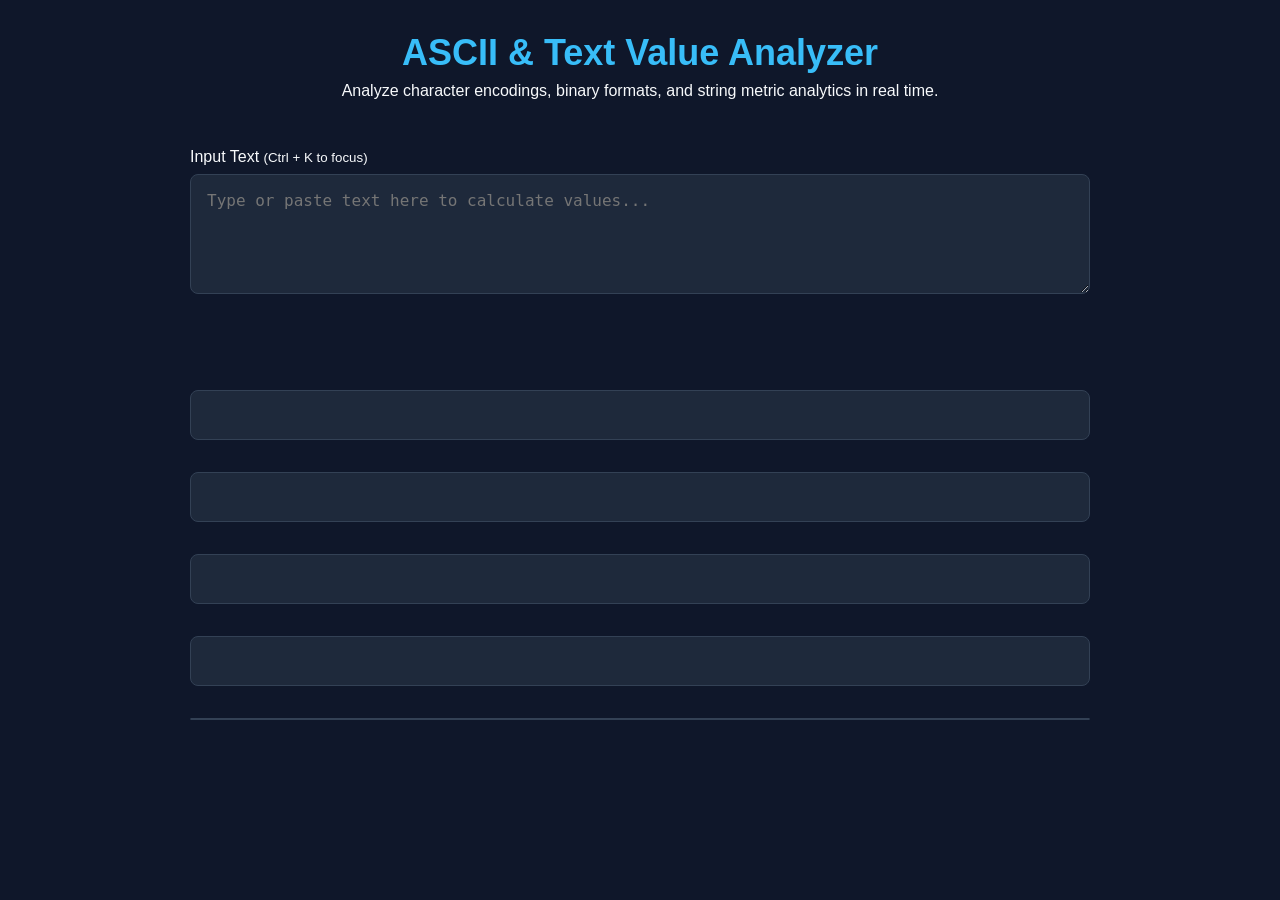
==== index.html @ 0f62eb9b "update index.html skeleton with explicit semantic section structures" ====
<!DOCTYPE html>
<html lang="en">
<head>
  <meta charset="UTF-8">
  <meta name="viewport" content="width=device-width, initial-scale=1.0">
  <title>ASCII & Unicode Value Calculator</title>
  <link rel="stylesheet" href="styles.css">
  <link rel="stylesheet" href="css/metrics.css">
  <link rel="stylesheet" href="css/table.css">
  <link rel="stylesheet" href="css/frequency.css">
  <link rel="stylesheet" href="css/buttons.css">
  <link rel="stylesheet" href="css/history.css">
  <link rel="stylesheet" href="css/themes.css">
  <link rel="stylesheet" href="css/binaryView.css">
  <link rel="stylesheet" href="css/bitwise.css">
  <link rel="stylesheet" href="css/hashView.css">
  <link rel="stylesheet" href="css/performance.css">
  <link rel="stylesheet" href="css/samples.css">
  <link rel="stylesheet" href="css/matrix.css">
</head>
<body>
  <div id="theme-container"></div>
  <div id="app">
    <header class="app-header">
      <h1>ASCII & Text Value Analyzer</h1>
      <p>Analyze character encodings, binary formats, and string metric analytics in real time.</p>
    </header>

    <main class="app-main">
      <!-- Preset Samples Section -->
      <section id="sample-container" class="sample-selector-box"></section>

      <!-- Main User Input Area -->
      <section class="input-section">
        <label for="text-input">Input Text <small>(Ctrl + K to focus)</small></label>
        <textarea id="text-input" placeholder="Type or paste text here to calculate values..."></textarea>
      </section>

      <!-- Execution Performance Tracker -->
      <section id="performance-container" class="perf-banner"></section>

      <!-- Query History Section -->
      <section id="history-container" class="history-panel"></section>

      <!-- Aggregate Metrics Grid Section -->
      <section id="metrics-container" class="metrics-grid"></section>

      <!-- Data Export Controls -->
      <section id="export-container" class="export-toolbar"></section>

      <!-- Bit Matrix Visualizer Section -->
      <section id="matrix-container" class="matrix-box"></section>

      <!-- Character Frequency Breakdown -->
      <section id="frequency-container" class="freq-container"></section>

      <!-- 32-Bit Hashing Output -->
      <section id="hash-container" class="hash-box"></section>

      <!-- Raw Binary Display Output -->
      <section id="binary-container" class="binary-converter-box"></section>

      <!-- Bitwise Operations Display -->
      <section id="bitwise-container" class="bitwise-box"></section>

      <!-- Detailed Encodings Data Table -->
      <section id="table-container" class="table-wrapper"></section>
    </main>
  </div>
  <script type="module" src="js/app.js"></script>
</body>
</html>
---- styles.css ----
:root {
  --bg-primary: #0f172a;
  --bg-secondary: #1e293b;
  --text-main: #f8fafc;
  --text-muted: #94a3b8;
  --accent-color: #38bdf8;
  --border-color: #334155;
  --font-family: -apple-system, BlinkMacSystemFont, 'Segoe UI', Roboto,
    sans-serif;
}

* {
  box-sizing: border-box;
  margin: 0;
  padding: 0;
}

body {
  background-color: var(--bg-primary);
  color: var(--text-main);
  font-family: var(--font-family);
  min-height: 100vh;
  padding: 2rem;
}

#app {
  max-width: 900px;
  margin: 0 auto;
}

.app-header {
  margin-bottom: 2rem;
  text-align: center;
}

.app-header h1 {
  font-size: 2.25rem;
  margin-bottom: 0.5rem;
  color: var(--accent-color);
}

.input-section {
  display: flex;
  flex-direction: column;
  gap: 0.5rem;
  margin-bottom: 2rem;
}

textarea {
  width: 100%;
  height: 120px;
  padding: 1rem;
  background-color: var(--bg-secondary);
  border: 1px solid var(--border-color);
  border-radius: 8px;
  color: var(--text-main);
  font-size: 1rem;
  resize: vertical;
}

textarea:focus {
  outline: 2px solid var(--accent-color);
}
---- css/metrics.css ----
.metrics-grid {
  display: grid;
  grid-template-columns: repeat(auto-fit, minmax(160px, 1fr));
  gap: 1rem;
  margin-bottom: 2rem;
}

.metric-card {
  background-color: var(--bg-secondary);
  border: 1px solid var(--border-color);
  border-radius: 8px;
  padding: 1.25rem;
  display: flex;
  flex-direction: column;
  gap: 0.5rem;
  transition: transform 0.2s ease, border-color 0.2s ease;
}

.metric-card:hover {
  border-color: var(--accent-color);
  transform: translateY(-2px);
}

.metric-label {
  font-size: 0.85rem;
  color: var(--text-muted);
  text-transform: uppercase;
  letter-spacing: 0.05em;
}

.metric-value {
  font-size: 1.5rem;
  font-weight: 700;
  color: var(--text-main);
}
---- css/table.css ----
.table-wrapper {
  width: 100%;
  overflow-x: auto;
  background-color: var(--bg-secondary);
  border: 1px solid var(--border-color);
  border-radius: 8px;
  margin-bottom: 2rem;
}

.data-table {
  width: 100%;
  border-collapse: collapse;
  text-align: left;
  font-family: monospace;
  font-size: 0.9rem;
}

.data-table th {
  background-color: rgba(255, 255, 255, 0.03);
  color: var(--accent-color);
  padding: 0.75rem 1rem;
  border-bottom: 1px solid var(--border-color);
}

.data-table td {
  padding: 0.75rem 1rem;
  border-bottom: 1px solid var(--border-color);
  color: var(--text-main);
}

.data-table tr:last-child td {
  border-bottom: none;
}

.data-table tr:hover {
  background-color: rgba(255, 255, 255, 0.02);
}

.char-cell {
  font-weight: bold;
  color: #f59e0b;
}

.empty-state {
  text-align: center;
  color: var(--text-muted);
  padding: 2rem;
}
---- css/frequency.css ----
.freq-container {
  background-color: var(--bg-secondary);
  border: 1px solid var(--border-color);
  border-radius: 8px;
  padding: 1.5rem;
  margin-bottom: 2rem;
}

.section-title {
  font-size: 1.1rem;
  margin-bottom: 1rem;
  color: var(--accent-color);
}

.freq-list {
  display: flex;
  flex-direction: column;
  gap: 0.8rem;
}

.freq-header {
  display: flex;
  justify-content: space-between;
  font-size: 0.85rem;
  margin-bottom: 0.25rem;
}

.freq-char {
  font-family: monospace;
  font-weight: bold;
}

.freq-count {
  color: var(--text-muted);
}

.freq-bar-bg {
  width: 100%;
  height: 8px;
  background-color: var(--bg-primary);
  border-radius: 4px;
  overflow: hidden;
}

.freq-bar-fill {
  height: 100%;
  background-color: var(--accent-color);
  border-radius: 4px;
  transition: width 0.3s ease;
}
---- css/buttons.css ----
.btn {
  padding: 0.6rem 1.2rem;
  border-radius: 6px;
  font-size: 0.9rem;
  font-weight: 600;
  cursor: pointer;
  border: 1px solid transparent;
  transition: all 0.2s ease;
  display: inline-flex;
  align-items: center;
  gap: 0.5rem;
}

.btn-primary {
  background-color: var(--accent-color);
  color: var(--bg-primary);
}

.btn-primary:hover {
  filter: brightness(1.1);
}

.btn-secondary {
  background-color: var(--bg-secondary);
  color: var(--text-main);
  border-color: var(--border-color);
}

.btn-secondary:hover {
  border-color: var(--accent-color);
  color: var(--accent-color);
}

.export-toolbar {
  display: flex;
  gap: 1rem;
  margin-bottom: 1.5rem;
}
---- css/history.css ----
.history-panel {
  display: flex;
  align-items: center;
  gap: 1rem;
  margin-bottom: 1.5rem;
  flex-wrap: wrap;
}

.history-title {
  font-size: 0.85rem;
  color: var(--text-muted);
}

.history-chips {
  display: flex;
  gap: 0.5rem;
  flex-wrap: wrap;
}

.history-item-btn {
  background-color: var(--bg-secondary);
  border: 1px solid var(--border-color);
  color: var(--text-main);
  padding: 0.3rem 0.75rem;
  border-radius: 15px;
  font-size: 0.8rem;
  cursor: pointer;
  transition: all 0.2s ease;
}

.history-item-btn:hover {
  border-color: var(--accent-color);
  color: var(--accent-color);
}
---- css/themes.css ----
[data-theme='light'] {
  --bg-primary: #f8fafc;
  --bg-secondary: #ffffff;
  --text-main: #0f172a;
  --text-muted: #64748b;
  --accent-color: #0284c7;
  --border-color: #e2e8f0;
}

.theme-toggle-btn {
  position: absolute;
  top: 1.5rem;
  right: 1.5rem;
  background: transparent;
  border: 1px solid var(--border-color);
  color: var(--text-main);
  padding: 0.5rem;
  border-radius: 50%;
  cursor: pointer;
  width: 40px;
  height: 40px;
  display: flex;
  align-items: center;
  justify-content: center;
}
---- css/binaryView.css ----
.binary-converter-box {
  background-color: var(--bg-secondary);
  border: 1px solid var(--border-color);
  border-radius: 8px;
  padding: 1.5rem;
  margin-bottom: 2rem;
}

.binary-display {
  font-family: monospace;
  background-color: var(--bg-primary);
  padding: 1rem;
  border-radius: 6px;
  border: 1px solid var(--border-color);
  color: #10b981;
  word-break: break-all;
  max-height: 150px;
  overflow-y: auto;
  font-size: 0.9rem;
}
---- css/bitwise.css ----
.bitwise-box {
  background-color: var(--bg-secondary);
  border: 1px solid var(--border-color);
  border-radius: 8px;
  padding: 1.5rem;
  margin-bottom: 2rem;
}

.bitwise-grid {
  display: grid;
  grid-template-columns: repeat(auto-fit, minmax(200px, 1fr));
  gap: 1rem;
}

.bitwise-item {
  background-color: var(--bg-primary);
  padding: 0.75rem 1rem;
  border-radius: 6px;
  border: 1px solid var(--border-color);
  display: flex;
  justify-content: space-between;
  font-size: 0.85rem;
}

.bitwise-item strong {
  color: var(--accent-color);
  font-family: monospace;
}
---- css/performance.css ----
.perf-banner {
  text-align: right;
  font-size: 0.75rem;
  color: var(--text-muted);
  margin-top: -1rem;
  margin-bottom: 1.5rem;
}

.perf-banner strong {
  color: var(--accent-color);
}
---- css/samples.css ----
.sample-selector-box {
  display: flex;
  align-items: center;
  gap: 1rem;
  margin-bottom: 1rem;
  flex-wrap: wrap;
}

.sample-label {
  font-size: 0.85rem;
  color: var(--text-muted);
}

.sample-buttons {
  display: flex;
  gap: 0.5rem;
  flex-wrap: wrap;
}

.btn-sm {
  padding: 0.3rem 0.6rem;
  font-size: 0.8rem;
}
---- css/matrix.css ----
.matrix-box {
  background-color: var(--bg-secondary);
  border: 1px solid var(--border-color);
  border-radius: 8px;
  padding: 1.5rem;
  margin-bottom: 2rem;
}

.matrix-grid {
  display: grid;
  grid-template-columns: repeat(auto-fill, minmax(110px, 1fr));
  gap: 0.75rem;
}

.matrix-card {
  background-color: var(--bg-primary);
  border: 1px solid var(--border-color);
  border-radius: 6px;
  padding: 0.75rem 0.5rem;
  text-align: center;
}

.matrix-char {
  font-weight: bold;
  font-size: 1.1rem;
  color: var(--accent-color);
  margin-bottom: 0.5rem;
}

.matrix-bits {
  display: grid;
  grid-template-columns: repeat(4, 1fr);
  gap: 3px;
}

.bit-dot {
  font-family: monospace;
  font-size: 0.7rem;
  background-color: rgba(255, 255, 255, 0.05);
  border-radius: 2px;
  padding: 2px 0;
  color: var(--text-muted);
}

.bit-dot.bit-active {
  background-color: #10b981;
  color: #000;
  font-weight: bold;
}
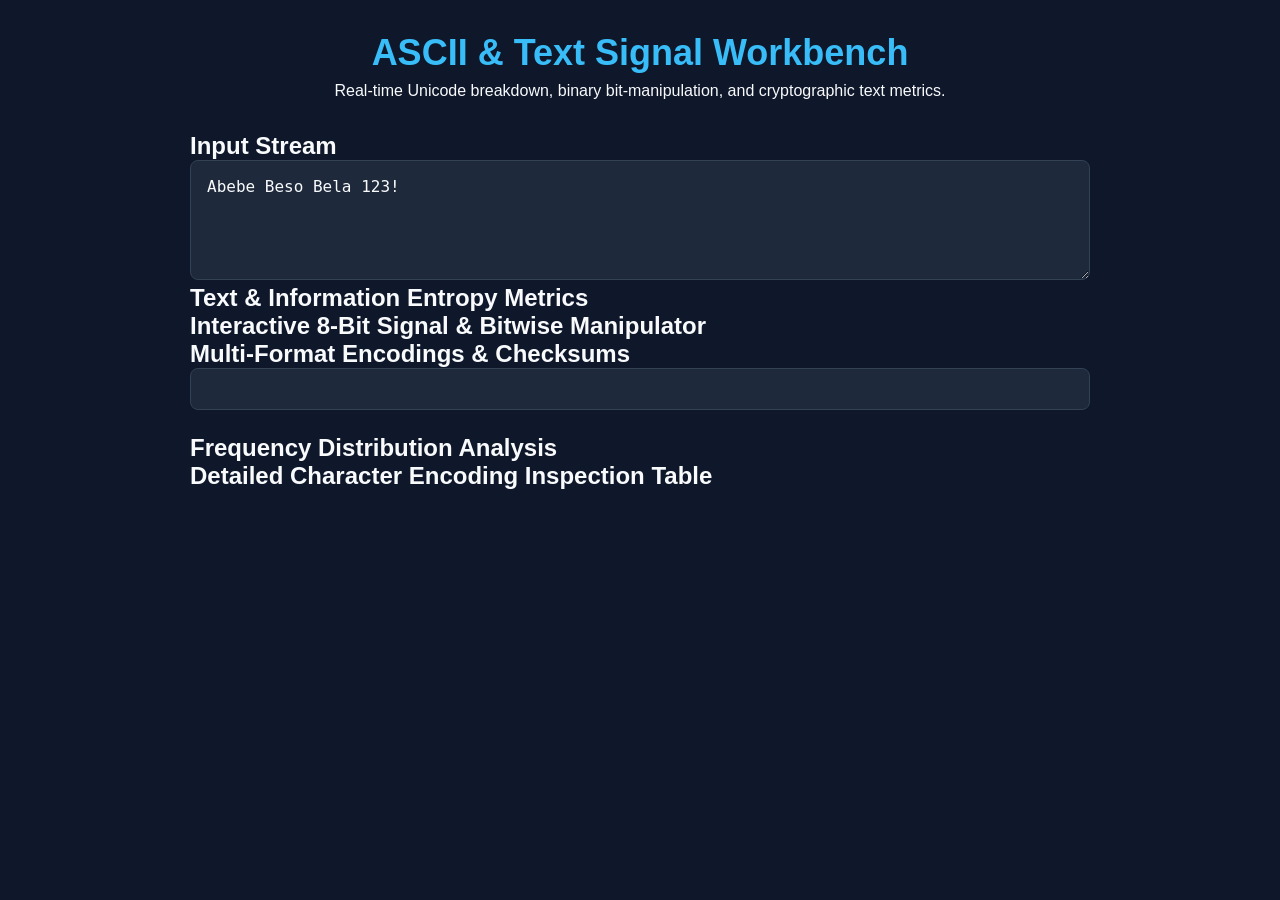
==== commit d3346726: "feat: restructure layout to multi-panel dashboard for advanced signal metrics" ====
--- a/index.html
+++ b/index.html
@@ -1,70 +1,68 @@
 <!DOCTYPE html>
-<html lang="en">
+<html lang="en" data-theme="dark">
 <head>
   <meta charset="UTF-8">
   <meta name="viewport" content="width=device-width, initial-scale=1.0">
-  <title>ASCII & Unicode Value Calculator</title>
+  <title>ASCII & Unicode Signal & Text Analysis Suite</title>
   <link rel="stylesheet" href="styles.css">
-  <link rel="stylesheet" href="css/metrics.css">
-  <link rel="stylesheet" href="css/table.css">
-  <link rel="stylesheet" href="css/frequency.css">
-  <link rel="stylesheet" href="css/buttons.css">
-  <link rel="stylesheet" href="css/history.css">
-  <link rel="stylesheet" href="css/themes.css">
-  <link rel="stylesheet" href="css/binaryView.css">
-  <link rel="stylesheet" href="css/bitwise.css">
-  <link rel="stylesheet" href="css/hashView.css">
-  <link rel="stylesheet" href="css/performance.css">
-  <link rel="stylesheet" href="css/samples.css">
   <link rel="stylesheet" href="css/matrix.css">
 </head>
 <body>
-  <div id="theme-container"></div>
-  <div id="app">
+  <div id="app" class="analyzer-layout">
+    <!-- Header Controls -->
     <header class="app-header">
-      <h1>ASCII & Text Value Analyzer</h1>
-      <p>Analyze character encodings, binary formats, and string metric analytics in real time.</p>
+      <div class="brand">
+        <h1>ASCII & Text Signal Workbench</h1>
+        <p>Real-time Unicode breakdown, binary bit-manipulation, and cryptographic text metrics.</p>
+      </div>
+      <div id="theme-container"></div>
     </header>
 
-    <main class="app-main">
-      <!-- Preset Samples Section -->
-      <section id="sample-container" class="sample-selector-box"></section>
-
-      <!-- Main User Input Area -->
-      <section class="input-section">
-        <label for="text-input">Input Text <small>(Ctrl + K to focus)</small></label>
-        <textarea id="text-input" placeholder="Type or paste text here to calculate values..."></textarea>
+    <!-- Main Grid Dashboard -->
+    <main class="dashboard-grid">
+      <!-- Section 1: Input & Toolbar Controls -->
+      <section class="panel input-panel">
+        <div class="panel-header">
+          <h2>Input Stream</h2>
+          <div id="sample-container"></div>
+        </div>
+        <textarea id="text-input" placeholder="Type or paste text here (Ctrl + K to focus)...">Abebe Beso Bela 123!</textarea>
+        <div id="performance-container"></div>
       </section>
 
-      <!-- Execution Performance Tracker -->
-      <section id="performance-container" class="perf-banner"></section>
+      <!-- Section 2: Real-time Analytics Dashboard -->
+      <section class="panel metrics-panel">
+        <h2>Text & Information Entropy Metrics</h2>
+        <div id="metrics-container" class="metrics-grid-layout"></div>
+      </section>
 
-      <!-- Query History Section -->
-      <section id="history-container" class="history-panel"></section>
+      <!-- Section 3: Bit Matrix Visualizer & Interactive Bit Flipping -->
+      <section class="panel matrix-panel">
+        <h2>Interactive 8-Bit Signal & Bitwise Manipulator</h2>
+        <div id="matrix-container"></div>
+      </section>
 
-      <!-- Aggregate Metrics Grid Section -->
-      <section id="metrics-container" class="metrics-grid"></section>
+      <!-- Section 4: Multi-Encoding Output Matrix -->
+      <section class="panel encodings-panel">
+        <h2>Multi-Format Encodings & Checksums</h2>
+        <div id="binary-container" class="encoding-grid"></div>
+        <div id="hash-container" class="hash-grid"></div>
+      </section>
 
-      <!-- Data Export Controls -->
-      <section id="export-container" class="export-toolbar"></section>
+      <!-- Section 5: Character Frequency & Visual Chart -->
+      <section class="panel frequency-panel">
+        <h2>Frequency Distribution Analysis</h2>
+        <div id="frequency-container"></div>
+      </section>
 
-      <!-- Bit Matrix Visualizer Section -->
-      <section id="matrix-container" class="matrix-box"></section>
-
-      <!-- Character Frequency Breakdown -->
-      <section id="frequency-container" class="freq-container"></section>
-
-      <!-- 32-Bit Hashing Output -->
-      <section id="hash-container" class="hash-box"></section>
-
-      <!-- Raw Binary Display Output -->
-      <section id="binary-container" class="binary-converter-box"></section>
-
-      <!-- Bitwise Operations Display -->
-      <section id="bitwise-container" class="bitwise-box"></section>
-
-      <!-- Detailed Encodings Data Table -->
-      <section id="table-container" class="table-wrapper"></section>
+      <!-- Section 6: Comprehensive Character Breakdown Table -->
+      <section class="panel table-panel">
+        <div class="panel-header">
+          <h2>Detailed Character Encoding Inspection Table</h2>
+          <div id="export-container"></div>
+        </div>
+        <div id="table-container" class="table-scroll-wrap"></div>
+      </section>
     </main>
   </div>
   <script type="module" src="js/app.js"></script>
--- a/css/matrix.css
+++ b/css/matrix.css
@@ -1,49 +1,54 @@
-.matrix-box {
-  background-color: var(--bg-secondary);
-  border: 1px solid var(--border-color);
+.encoding-card,
+.hash-grid,
+.freq-container {
+  background: #1e293b;
+  border: 1px solid #334155;
   border-radius: 8px;
-  padding: 1.5rem;
-  margin-bottom: 2rem;
+  padding: 1.25rem;
+  margin-bottom: 1.5rem;
+  color: #f8fafc;
 }
 
-.matrix-grid {
-  display: grid;
-  grid-template-columns: repeat(auto-fill, minmax(110px, 1fr));
-  gap: 0.75rem;
+code {
+  font-family: 'Fira Code', monospace;
+  color: #38bdf8;
+  word-break: break-all;
 }
 
-.matrix-card {
-  background-color: var(--bg-primary);
-  border: 1px solid var(--border-color);
-  border-radius: 6px;
-  padding: 0.75rem 0.5rem;
-  text-align: center;
+.chart-bars {
+  display: flex;
+  flex-direction: column;
+  gap: 0.5rem;
+  margin-top: 1rem;
 }
 
-.matrix-char {
-  font-weight: bold;
-  font-size: 1.1rem;
-  color: var(--accent-color);
-  margin-bottom: 0.5rem;
+.bar-row {
+  display: flex;
+  align-items: center;
+  gap: 1rem;
 }
 
-.matrix-bits {
-  display: grid;
-  grid-template-columns: repeat(4, 1fr);
-  gap: 3px;
+.bar-label {
+  width: 60px;
+  font-weight: bold;
 }
 
-.bit-dot {
-  font-family: monospace;
-  font-size: 0.7rem;
-  background-color: rgba(255, 255, 255, 0.05);
-  border-radius: 2px;
-  padding: 2px 0;
-  color: var(--text-muted);
+.bar-fill-wrap {
+  flex: 1;
+  background: #0f172a;
+  height: 12px;
+  border-radius: 6px;
+  overflow: hidden;
 }
 
-.bit-dot.bit-active {
-  background-color: #10b981;
-  color: #000;
-  font-weight: bold;
+.bar-fill {
+  background: #3b82f6;
+  height: 100%;
+  transition: width 0.2s ease-in-out;
 }
+
+.bar-val {
+  font-size: 0.85rem;
+  color: #94a3b8;
+  width: 90px;
+}
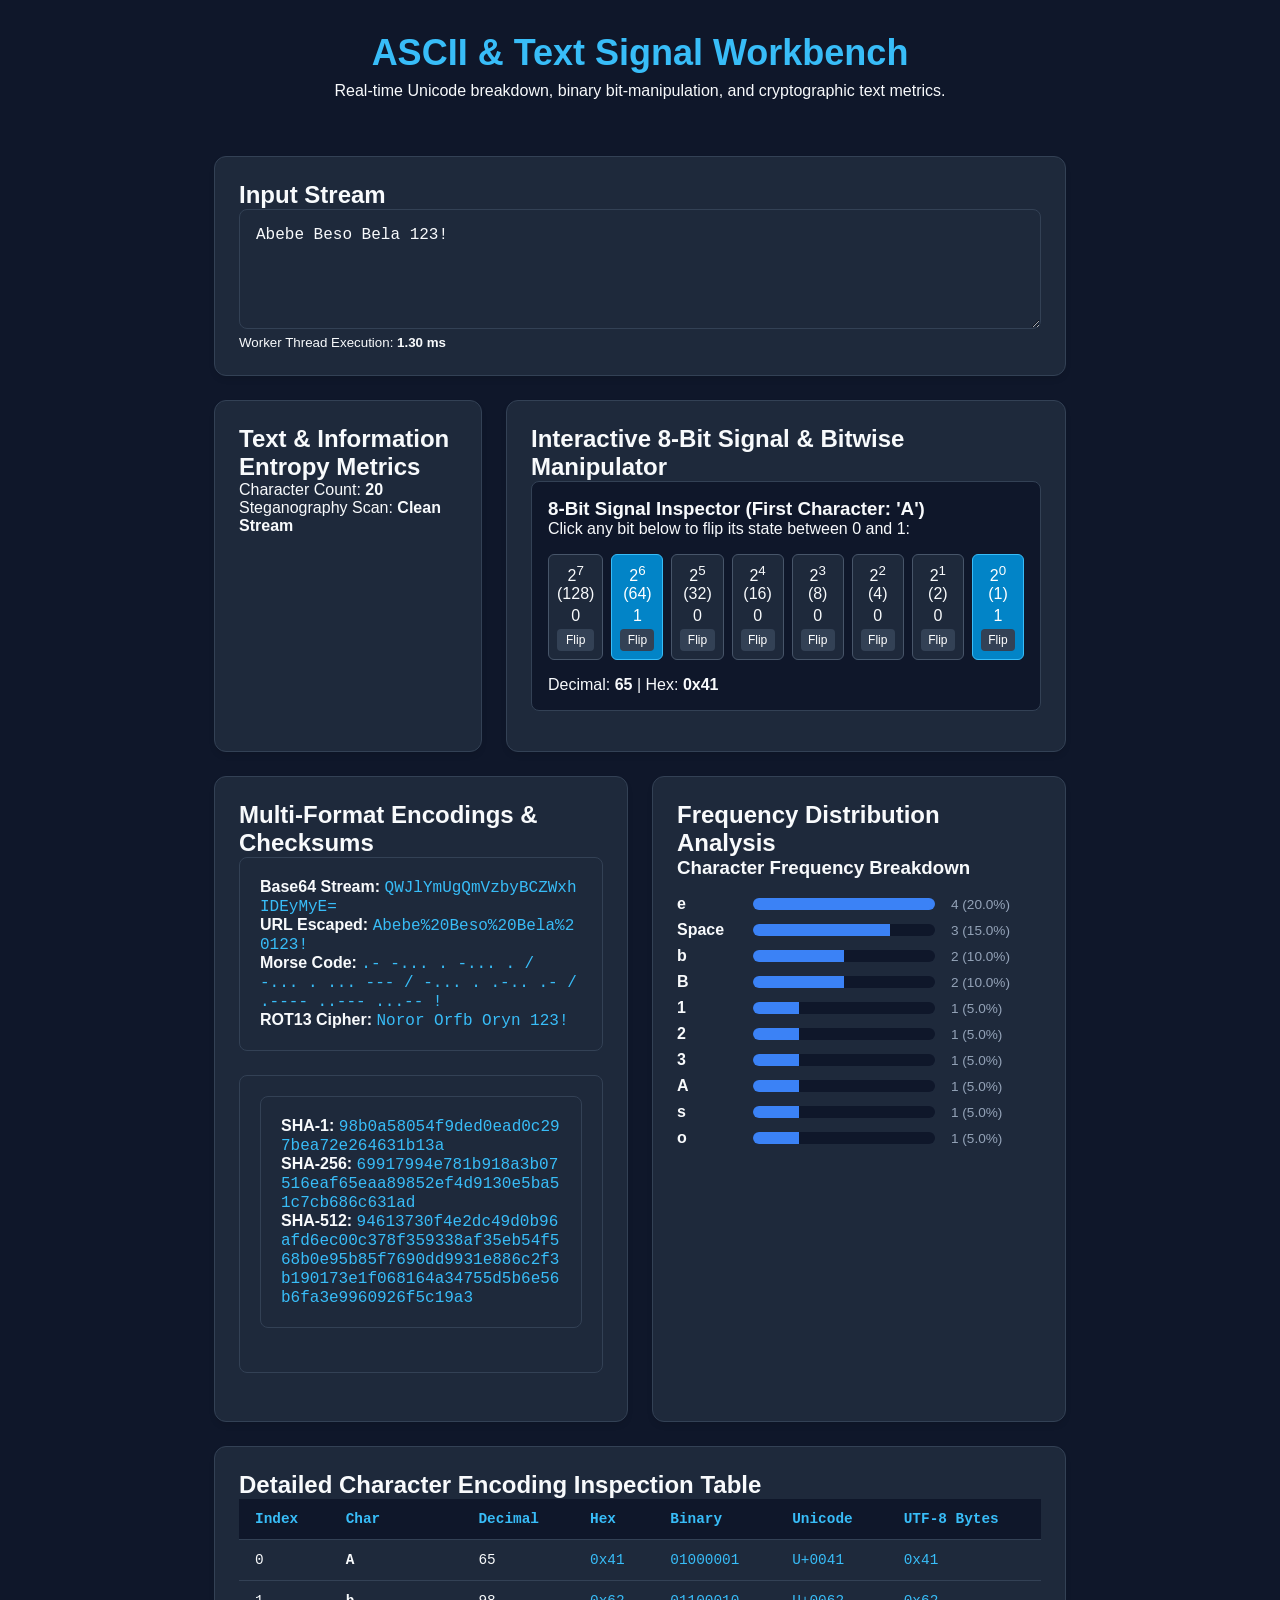
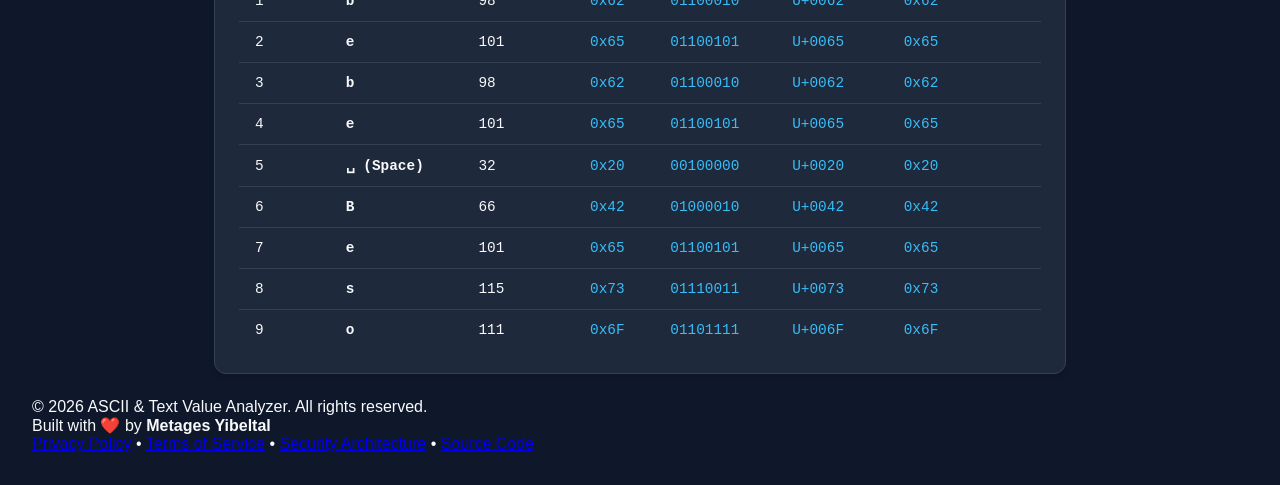
==== commit 55353e4f: "add application footer with authorship credits and legal links" ====
--- a/index.html
+++ b/index.html
@@ -65,6 +65,26 @@
       </section>
     </main>
   </div>
+  <footer class="app-footer">
+    <div class="footer-container">
+      <div class="footer-brand">
+        <p>&copy; 2026 ASCII & Text Value Analyzer. All rights reserved.</p>
+        <p class="credits">Built with <span class="heart">❤️</span> by <strong>Metages Yibeltal</strong></p>
+      </div>
+
+      <nav class="footer-links" aria-label="Legal and Formal Links">
+        <a href="#privacy" onclick="alert('Privacy Policy: Local processing only. No text data is uploaded to remote servers.')">Privacy Policy</a>
+        <span class="divider">•</span>
+        <a href="#terms" onclick="alert('Terms of Service: Provided as-is for educational and development utility purposes.')">Terms of Service</a>
+        <span class="divider">•</span>
+        <a href="#security" onclick="alert('Security: Web Worker thread sandboxing & Web Crypto API client-side hashing.')">Security Architecture</a>
+        <span class="divider">•</span>
+        <a href="https://github.com/Yetemare-Yibeltal/Aski-Value-calculator-App" target="_blank" rel="noopener noreferrer">Source Code</a>
+      </nav>
+    </div>
+  </footer>
   <script type="module" src="js/app.js"></script>
+
+
 </body>
 </html>
--- a/css/matrix.css
+++ b/css/matrix.css
@@ -52,3 +52,123 @@
   color: #94a3b8;
   width: 90px;
 }
+.dashboard-grid {
+  display: grid;
+  grid-template-columns: repeat(12, 1fr);
+  gap: 1.5rem;
+  padding: 1.5rem;
+  max-width: 1600px;
+  margin: 0 auto;
+}
+
+.panel {
+  background: var(--bg-secondary, #1e293b);
+  border: 1px solid var(--border-color, #334155);
+  border-radius: 12px;
+  padding: 1.5rem;
+  box-shadow: 0 4px 6px -1px rgba(0, 0, 0, 0.1);
+}
+
+.input-panel {
+  grid-column: span 12;
+}
+.metrics-panel {
+  grid-column: span 4;
+}
+.matrix-panel {
+  grid-column: span 8;
+}
+.encodings-panel {
+  grid-column: span 6;
+}
+.frequency-panel {
+  grid-column: span 6;
+}
+.table-panel {
+  grid-column: span 12;
+}
+
+@media (max-width: 1024px) {
+  .metrics-panel,
+  .matrix-panel,
+  .encodings-panel,
+  .frequency-panel {
+    grid-column: span 12;
+  }
+}
+
+.table-scroll-wrap {
+  overflow-x: auto;
+  max-height: 450px;
+}
+
+.data-table {
+  width: 100%;
+  border-collapse: collapse;
+  font-family: 'Fira Code', monospace;
+  font-size: 0.9rem;
+}
+
+.data-table th,
+.data-table td {
+  padding: 0.75rem 1rem;
+  border-bottom: 1px solid #334155;
+  text-align: left;
+}
+
+.data-table th {
+  background: #0f172a;
+  color: #38bdf8;
+  position: sticky;
+  top: 0;
+}
+.bit-matrix-card {
+  background: #0f172a;
+  border: 1px solid #334155;
+  border-radius: 8px;
+  padding: 1rem;
+  margin-bottom: 1rem;
+}
+
+.bit-grid {
+  display: grid;
+  grid-template-columns: repeat(8, 1fr);
+  gap: 0.5rem;
+  margin: 1rem 0;
+}
+
+.bit-box {
+  background: #1e293b;
+  border: 1px solid #475569;
+  border-radius: 6px;
+  padding: 0.5rem;
+  text-align: center;
+  display: flex;
+  flex-direction: column;
+  gap: 0.25rem;
+}
+
+.bit-box.active {
+  border-color: #38bdf8;
+  background: #0284c7;
+  color: white;
+}
+
+.btn-flip {
+  background: #334155;
+  color: white;
+  border: none;
+  padding: 0.25rem;
+  border-radius: 4px;
+  cursor: pointer;
+  font-size: 0.75rem;
+}
+
+.btn-flip:hover {
+  background: #475569;
+}
+
+.metric-card.warning {
+  border-color: #ef4444;
+  color: #fca5a5;
+}
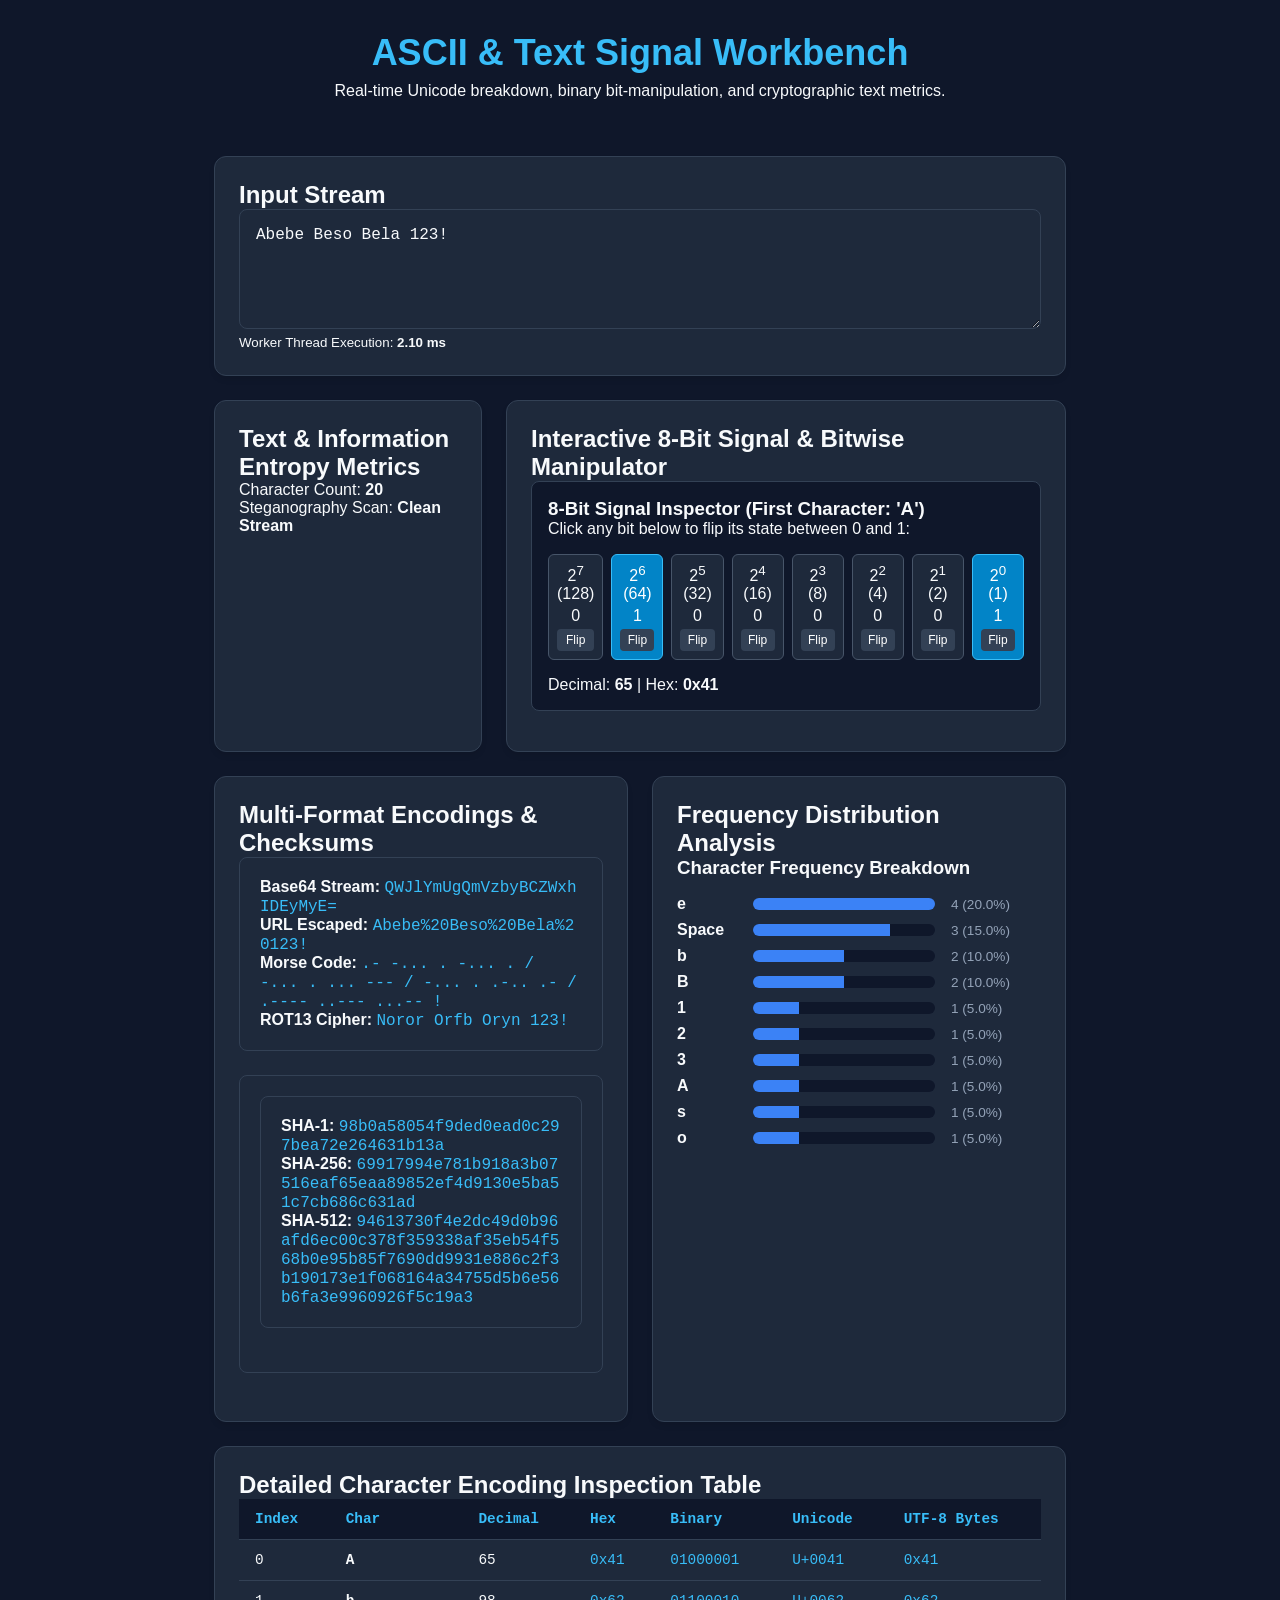
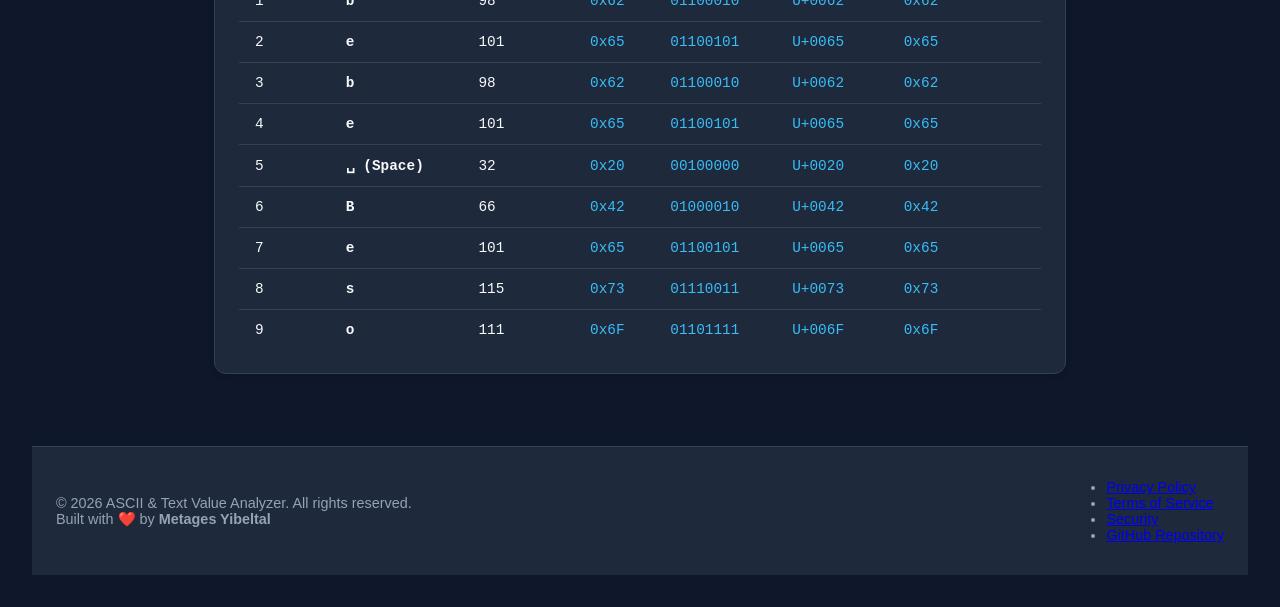
==== commit 99b703c7: "restructure footer DOM hierarchy into a two-column legal layout" ====
--- a/index.html
+++ b/index.html
@@ -65,26 +65,26 @@
       </section>
     </main>
   </div>
-  <footer class="app-footer">
+  
+  <script type="module" src="js/app.js"></script>
+
+<footer class="app-footer">
+    <div class="footer-divider"></div>
     <div class="footer-container">
-      <div class="footer-brand">
-        <p>&copy; 2026 ASCII & Text Value Analyzer. All rights reserved.</p>
-        <p class="credits">Built with <span class="heart">❤️</span> by <strong>Metages Yibeltal</strong></p>
+      <div class="footer-left">
+        <p class="copyright">&copy; 2026 ASCII & Text Value Analyzer. All rights reserved.</p>
+        <p class="authorship">Built with <span class="heart-icon">❤️</span> by <strong>Metages Yibeltal</strong></p>
       </div>
 
-      <nav class="footer-links" aria-label="Legal and Formal Links">
-        <a href="#privacy" onclick="alert('Privacy Policy: Local processing only. No text data is uploaded to remote servers.')">Privacy Policy</a>
-        <span class="divider">•</span>
-        <a href="#terms" onclick="alert('Terms of Service: Provided as-is for educational and development utility purposes.')">Terms of Service</a>
-        <span class="divider">•</span>
-        <a href="#security" onclick="alert('Security: Web Worker thread sandboxing & Web Crypto API client-side hashing.')">Security Architecture</a>
-        <span class="divider">•</span>
-        <a href="https://github.com/Yetemare-Yibeltal/Aski-Value-calculator-App" target="_blank" rel="noopener noreferrer">Source Code</a>
-      </nav>
+      <div class="footer-right">
+        <ul class="footer-nav">
+          <li><a href="#privacy" onclick="alert('Privacy Policy: All operations run locally in your browser. No data is sent to external servers.')">Privacy Policy</a></li>
+          <li><a href="#terms" onclick="alert('Terms of Service: Provided as an open-source educational utility.')">Terms of Service</a></li>
+          <li><a href="#security" onclick="alert('Security: Web Worker sandboxing with Web Crypto API client-side execution.')">Security</a></li>
+          <li><a href="https://github.com/Yetemare-Yibeltal/Aski-Value-calculator-App" target="_blank" rel="noopener noreferrer">GitHub Repository</a></li>
+        </ul>
+      </div>
     </div>
   </footer>
-  <script type="module" src="js/app.js"></script>
-
-
 </body>
 </html>
--- a/css/matrix.css
+++ b/css/matrix.css
@@ -172,3 +172,61 @@
   border-color: #ef4444;
   color: #fca5a5;
 }
+.app-footer {
+  background-color: var(--bg-secondary, #0f172a);
+  border-top: 1px solid var(--border-color, #334155);
+  color: #94a3b8;
+  padding: 2rem 1.5rem;
+  margin-top: 3rem;
+  font-size: 0.9rem;
+}
+
+.footer-container {
+  max-width: 1200px;
+  margin: 0 auto;
+  display: flex;
+  flex-direction: column;
+  align-items: center;
+  justify-content: space-between;
+  gap: 1rem;
+  text-align: center;
+}
+
+@media (min-width: 768px) {
+  .footer-container {
+    flex-direction: row;
+    text-align: left;
+  }
+}
+
+.footer-brand p {
+  margin: 0.2rem 0;
+}
+
+.credits .heart {
+  color: #ef4444;
+  display: inline-block;
+  margin: 0 2px;
+}
+
+.footer-links {
+  display: flex;
+  align-items: center;
+  flex-wrap: wrap;
+  gap: 0.5rem;
+}
+
+.footer-links a {
+  color: #38bdf8;
+  text-decoration: none;
+  transition: color 0.2s ease;
+}
+
+.footer-links a:hover {
+  color: #60a5fa;
+  text-decoration: underline;
+}
+
+.footer-links .divider {
+  color: #475569;
+}
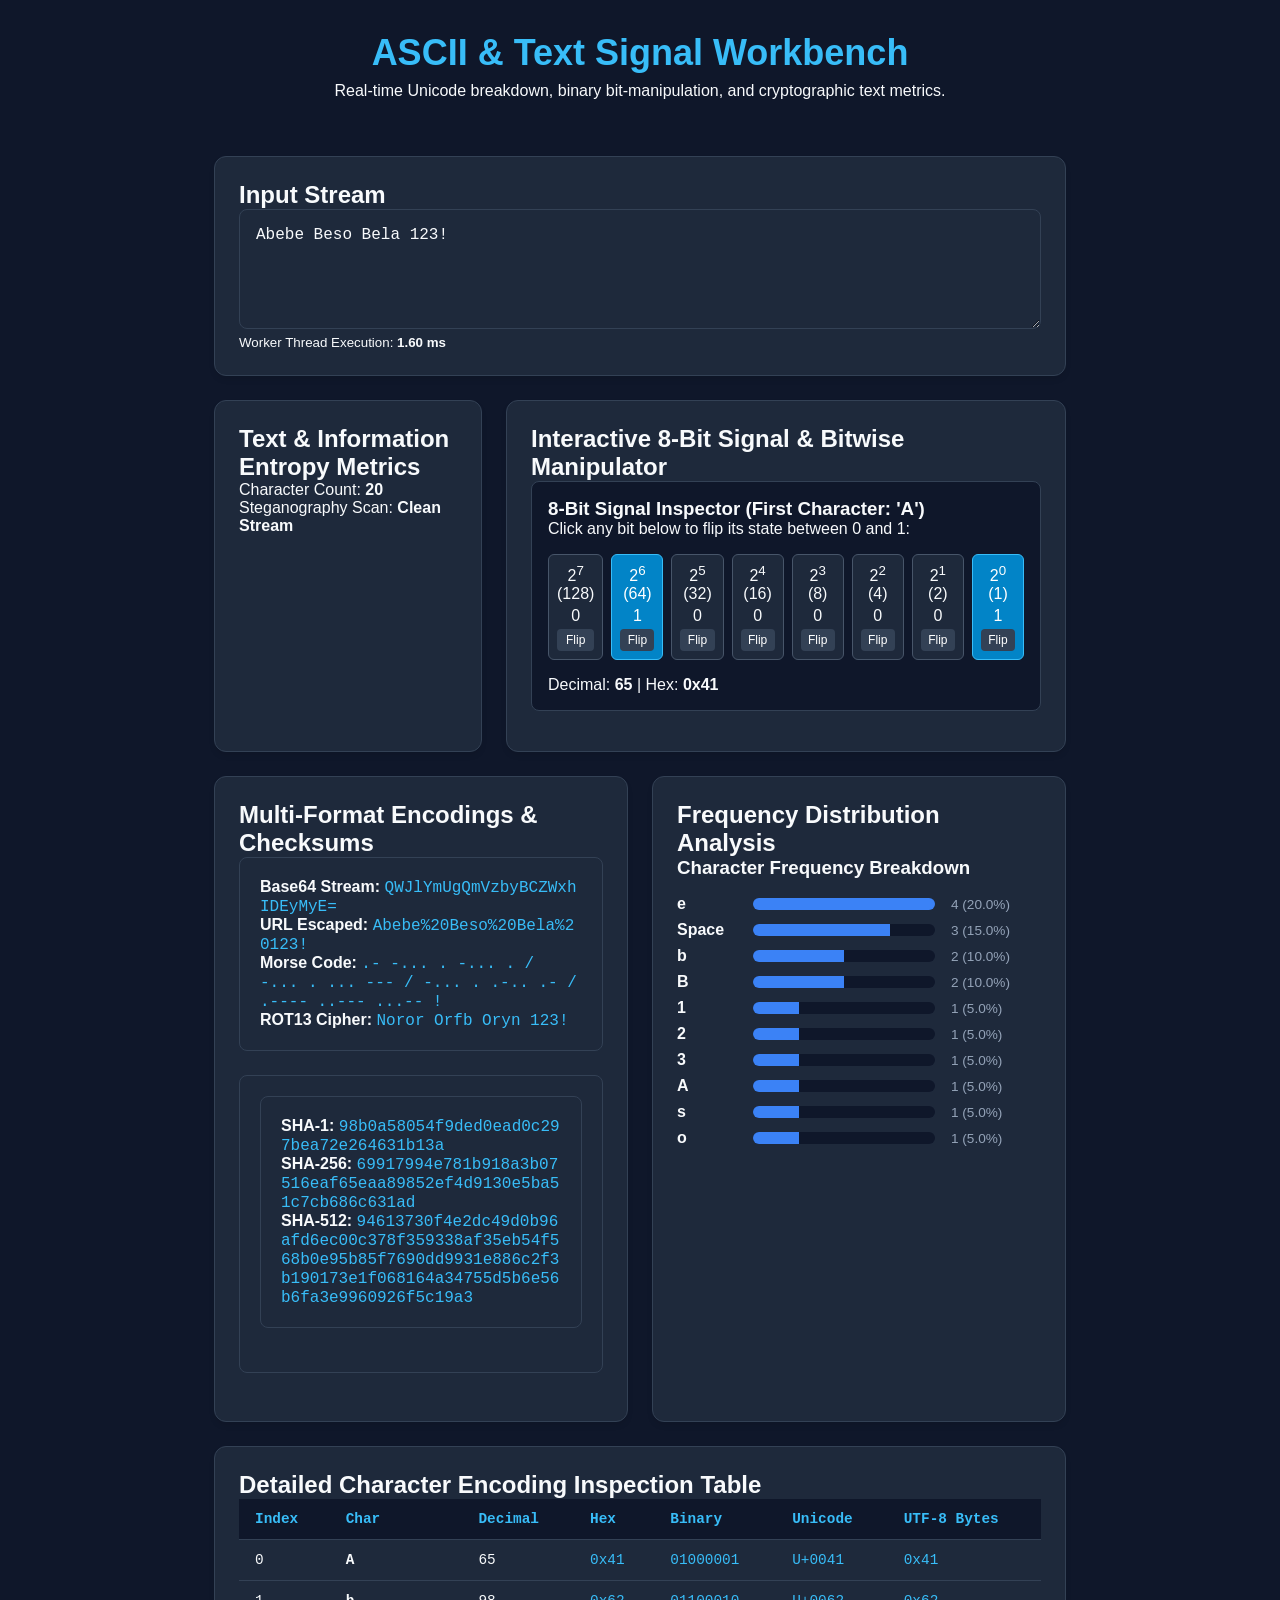
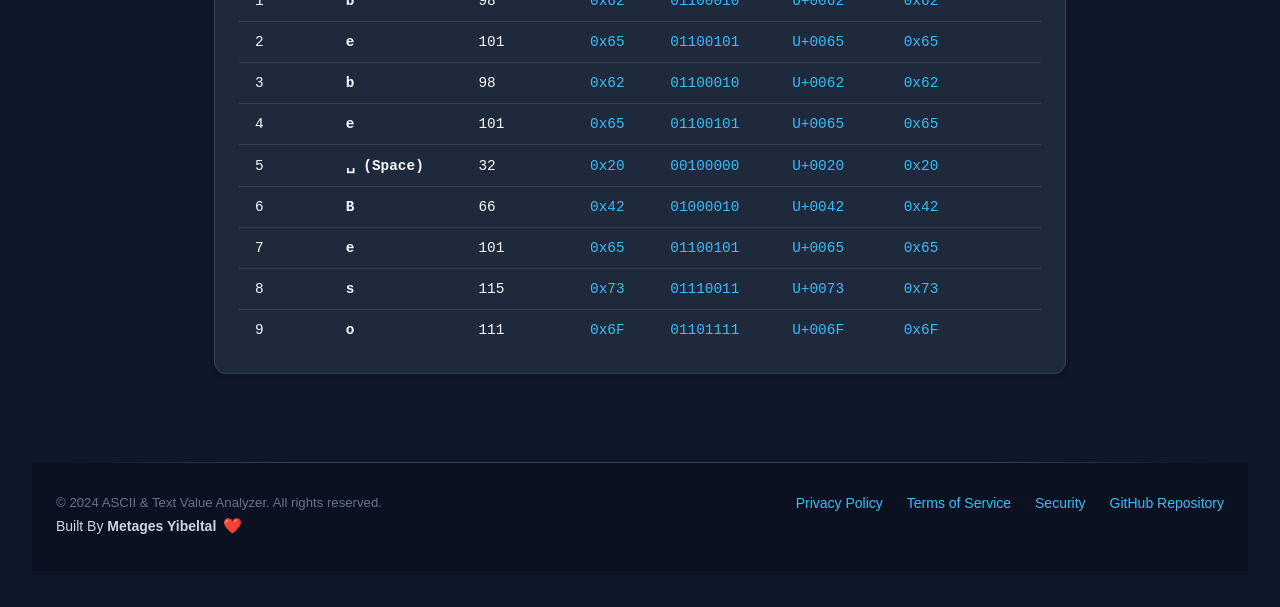
==== commit 679ead56: "update main html file" ====
--- a/index.html
+++ b/index.html
@@ -72,8 +72,8 @@
     <div class="footer-divider"></div>
     <div class="footer-container">
       <div class="footer-left">
-        <p class="copyright">&copy; 2026 ASCII & Text Value Analyzer. All rights reserved.</p>
-        <p class="authorship">Built with <span class="heart-icon">❤️</span> by <strong>Metages Yibeltal</strong></p>
+        <p class="copyright">&copy; 2024 ASCII & Text Value Analyzer. All rights reserved.</p>
+        <p class="authorship">Built By <strong>Metages Yibeltal   <span class="heart-icon">❤️</span></strong></p>
       </div>
 
       <div class="footer-right">
--- a/css/matrix.css
+++ b/css/matrix.css
@@ -172,61 +172,98 @@
   border-color: #ef4444;
   color: #fca5a5;
 }
+/* Structural Footer Layout */
 .app-footer {
-  background-color: var(--bg-secondary, #0f172a);
-  border-top: 1px solid var(--border-color, #334155);
+  width: 100%;
+  background-color: #0b1120;
   color: #94a3b8;
-  padding: 2rem 1.5rem;
-  margin-top: 3rem;
-  font-size: 0.9rem;
+  margin-top: 4rem;
+  padding: 0 1.5rem 2.5rem 1.5rem;
+  font-size: 0.875rem;
+}
+
+.footer-divider {
+  width: 100%;
+  height: 1px;
+  background: linear-gradient(
+    90deg,
+    transparent,
+    #334155 20%,
+    #334155 80%,
+    transparent
+  );
+  margin-bottom: 2rem;
 }
 
 .footer-container {
-  max-width: 1200px;
+  max-width: 1400px;
   margin: 0 auto;
   display: flex;
   flex-direction: column;
+  justify-content: space-between;
   align-items: center;
-  justify-content: space-between;
-  gap: 1rem;
-  text-align: center;
+  gap: 1.5rem;
 }
 
 @media (min-width: 768px) {
   .footer-container {
     flex-direction: row;
+    align-items: flex-start;
+  }
+}
+
+.footer-left {
+  display: flex;
+  flex-direction: column;
+  gap: 0.4rem;
+  text-align: center;
+}
+
+@media (min-width: 768px) {
+  .footer-left {
     text-align: left;
   }
 }
 
-.footer-brand p {
-  margin: 0.2rem 0;
-}
-
-.credits .heart {
+.footer-left .copyright {
+  color: #64748b;
+  font-size: 0.825rem;
+}
+
+.footer-left .authorship {
+  color: #cbd5e1;
+}
+
+.heart-icon {
   color: #ef4444;
   display: inline-block;
-  margin: 0 2px;
-}
-
-.footer-links {
+  margin: 0 3px;
+  font-size: 0.95rem;
+}
+
+.footer-right {
   display: flex;
   align-items: center;
+}
+
+.footer-nav {
+  list-style: none;
+  padding: 0;
+  margin: 0;
+  display: flex;
   flex-wrap: wrap;
-  gap: 0.5rem;
-}
-
-.footer-links a {
+  justify-content: center;
+  gap: 1.5rem;
+}
+
+.footer-nav a {
   color: #38bdf8;
   text-decoration: none;
-  transition: color 0.2s ease;
-}
-
-.footer-links a:hover {
+  font-weight: 500;
+  transition: color 0.2s ease, text-decoration 0.2s ease;
+}
+
+.footer-nav a:hover {
   color: #60a5fa;
   text-decoration: underline;
 }
-
-.footer-links .divider {
-  color: #475569;
-}
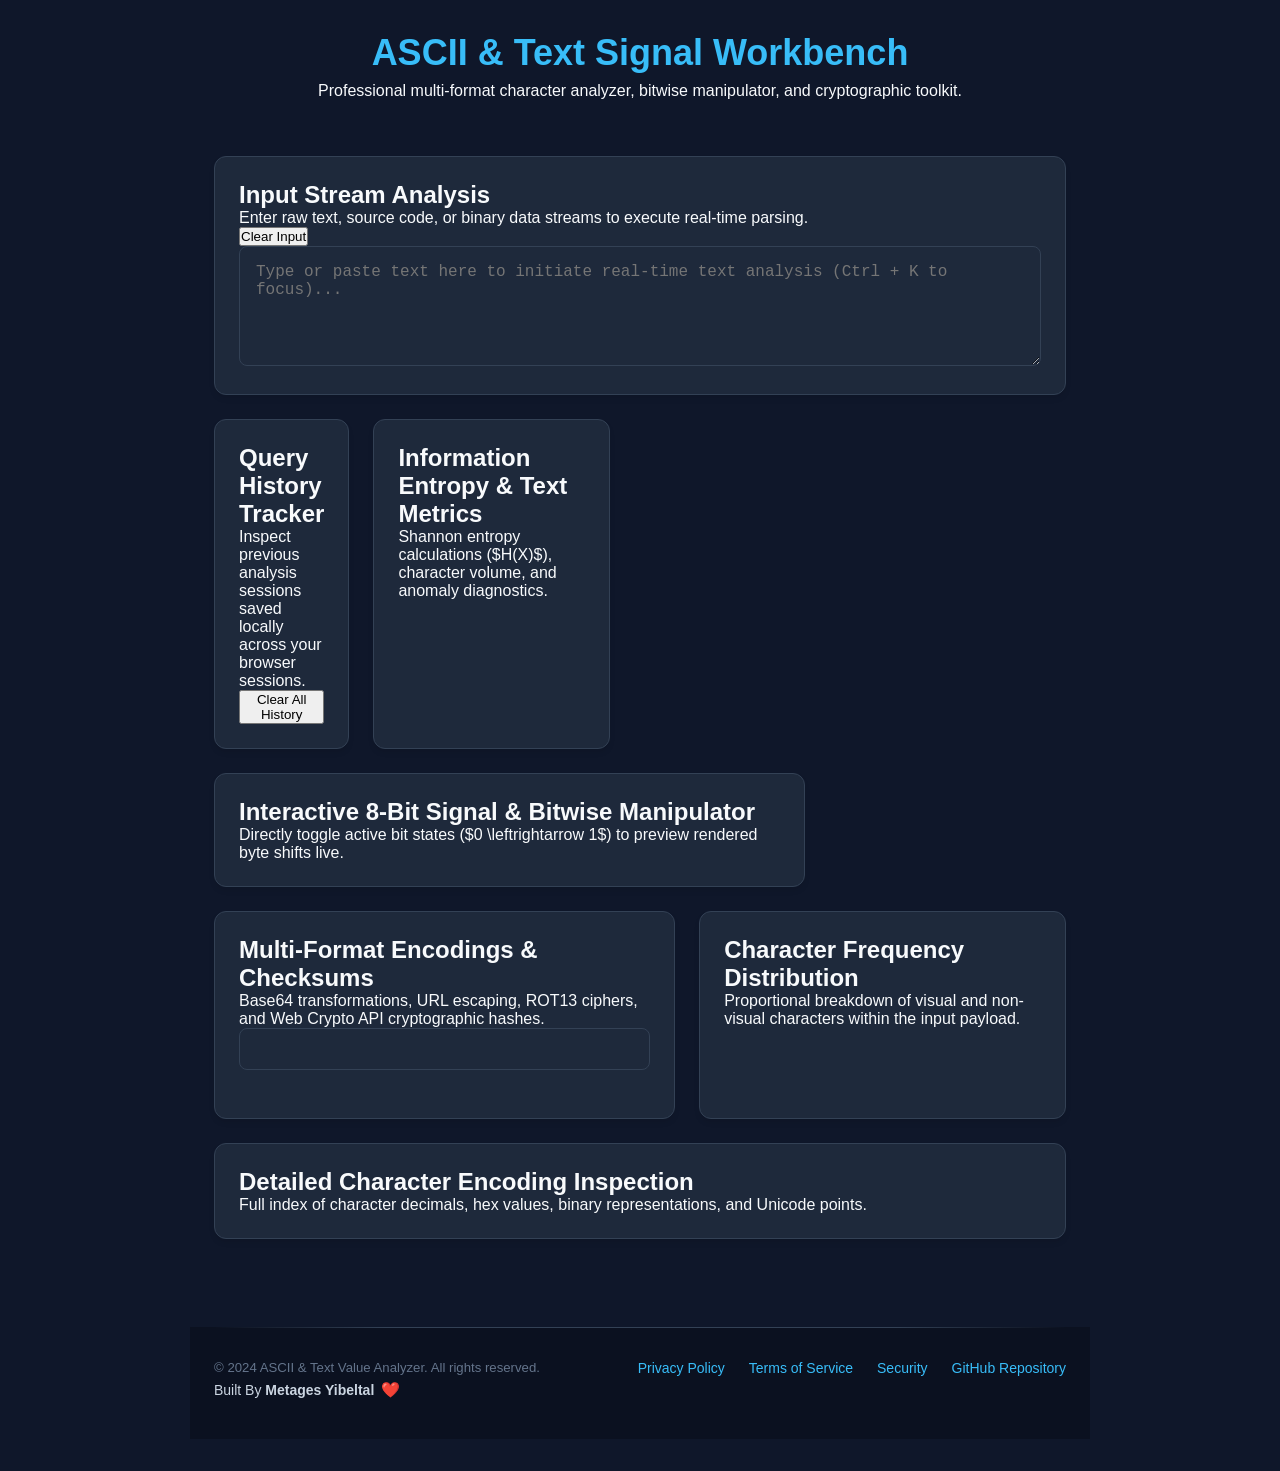
==== commit 8cb31d37: "update main html file codes" ====
--- a/index.html
+++ b/index.html
@@ -9,82 +9,109 @@
 </head>
 <body>
   <div id="app" class="analyzer-layout">
-    <!-- Header Controls -->
+    <!-- Application Header -->
     <header class="app-header">
       <div class="brand">
         <h1>ASCII & Text Signal Workbench</h1>
-        <p>Real-time Unicode breakdown, binary bit-manipulation, and cryptographic text metrics.</p>
+        <p>Professional multi-format character analyzer, bitwise manipulator, and cryptographic toolkit.</p>
       </div>
       <div id="theme-container"></div>
     </header>
 
-    <!-- Main Grid Dashboard -->
+    <!-- Main Workbench Dashboard -->
     <main class="dashboard-grid">
-      <!-- Section 1: Input & Toolbar Controls -->
+      
+      <!-- Section 1: Input & Controls -->
       <section class="panel input-panel">
         <div class="panel-header">
-          <h2>Input Stream</h2>
-          <div id="sample-container"></div>
+          <div>
+            <h2>Input Stream Analysis</h2>
+            <p class="section-desc">Enter raw text, source code, or binary data streams to execute real-time parsing.</p>
+          </div>
+          <div class="input-actions">
+            <button id="btn-clear-input" class="btn btn-secondary">Clear Input</button>
+            <div id="sample-container"></div>
+          </div>
         </div>
-        <textarea id="text-input" placeholder="Type or paste text here (Ctrl + K to focus)...">Abebe Beso Bela 123!</textarea>
+        <!-- Default text removed -->
+        <textarea id="text-input" placeholder="Type or paste text here to initiate real-time text analysis (Ctrl + K to focus)..."></textarea>
         <div id="performance-container"></div>
       </section>
 
-      <!-- Section 2: Real-time Analytics Dashboard -->
+      <!-- Section 2: Analysis History Tracker -->
+      <section class="panel history-panel">
+        <div class="panel-header">
+          <div>
+            <h2>Query History Tracker</h2>
+            <p class="section-desc">Inspect previous analysis sessions saved locally across your browser sessions.</p>
+          </div>
+          <button id="btn-reset-history" class="btn btn-danger-outline">Clear All History</button>
+        </div>
+        <div id="history-container"></div>
+      </section>
+
+      <!-- Section 3: Information Entropy & Metrics -->
       <section class="panel metrics-panel">
-        <h2>Text & Information Entropy Metrics</h2>
+        <h2>Information Entropy & Text Metrics</h2>
+        <p class="section-desc">Shannon entropy calculations ($H(X)$), character volume, and anomaly diagnostics.</p>
         <div id="metrics-container" class="metrics-grid-layout"></div>
       </section>
 
-      <!-- Section 3: Bit Matrix Visualizer & Interactive Bit Flipping -->
+      <!-- Section 4: Bit Matrix Manipulator -->
       <section class="panel matrix-panel">
         <h2>Interactive 8-Bit Signal & Bitwise Manipulator</h2>
+        <p class="section-desc">Directly toggle active bit states ($0 \leftrightarrow 1$) to preview rendered byte shifts live.</p>
         <div id="matrix-container"></div>
       </section>
 
-      <!-- Section 4: Multi-Encoding Output Matrix -->
+      <!-- Section 5: Multi-Format Encodings & Hashes -->
       <section class="panel encodings-panel">
         <h2>Multi-Format Encodings & Checksums</h2>
+        <p class="section-desc">Base64 transformations, URL escaping, ROT13 ciphers, and Web Crypto API cryptographic hashes.</p>
         <div id="binary-container" class="encoding-grid"></div>
         <div id="hash-container" class="hash-grid"></div>
       </section>
 
-      <!-- Section 5: Character Frequency & Visual Chart -->
+      <!-- Section 6: Character Frequency Analysis -->
       <section class="panel frequency-panel">
-        <h2>Frequency Distribution Analysis</h2>
+        <h2>Character Frequency Distribution</h2>
+        <p class="section-desc">Proportional breakdown of visual and non-visual characters within the input payload.</p>
         <div id="frequency-container"></div>
       </section>
 
-      <!-- Section 6: Comprehensive Character Breakdown Table -->
+      <!-- Section 7: Detailed Character Inspection Table -->
       <section class="panel table-panel">
         <div class="panel-header">
-          <h2>Detailed Character Encoding Inspection Table</h2>
+          <div>
+            <h2>Detailed Character Encoding Inspection</h2>
+            <p class="section-desc">Full index of character decimals, hex values, binary representations, and Unicode points.</p>
+          </div>
           <div id="export-container"></div>
         </div>
         <div id="table-container" class="table-scroll-wrap"></div>
       </section>
+
     </main>
-  </div>
-  
-  <script type="module" src="js/app.js"></script>
 
-<footer class="app-footer">
-    <div class="footer-divider"></div>
-    <div class="footer-container">
-      <div class="footer-left">
+    <!-- Structural Application Footer -->
+    <footer class="app-footer">
+      <div class="footer-divider"></div>
+      <div class="footer-container">
+          <div class="footer-left">
         <p class="copyright">&copy; 2024 ASCII & Text Value Analyzer. All rights reserved.</p>
         <p class="authorship">Built By <strong>Metages Yibeltal   <span class="heart-icon">❤️</span></strong></p>
       </div>
-
-      <div class="footer-right">
-        <ul class="footer-nav">
-          <li><a href="#privacy" onclick="alert('Privacy Policy: All operations run locally in your browser. No data is sent to external servers.')">Privacy Policy</a></li>
-          <li><a href="#terms" onclick="alert('Terms of Service: Provided as an open-source educational utility.')">Terms of Service</a></li>
-          <li><a href="#security" onclick="alert('Security: Web Worker sandboxing with Web Crypto API client-side execution.')">Security</a></li>
-          <li><a href="https://github.com/Yetemare-Yibeltal/Aski-Value-calculator-App" target="_blank" rel="noopener noreferrer">GitHub Repository</a></li>
-        </ul>
+        <div class="footer-right">
+          <ul class="footer-nav">
+            <li><a href="#privacy" onclick="alert('Privacy Policy: All operations execute strictly client-side.')">Privacy Policy</a></li>
+            <li><a href="#terms" onclick="alert('Terms of Service: Provided as an open-source development utility.')">Terms of Service</a></li>
+            <li><a href="#security" onclick="alert('Security: Web Worker thread isolation with browser-native Web Crypto API.')">Security</a></li>
+            <li><a href="https://github.com/Yetemare-Yibeltal/Aski-Value-calculator-App" target="_blank" rel="noopener noreferrer">GitHub Repository</a></li>
+          </ul>
+        </div>
       </div>
-    </div>
-  </footer>
+    </footer>
+  </div>
+  <script type="module" src="js/app.js"></script>
 </body>
 </html>
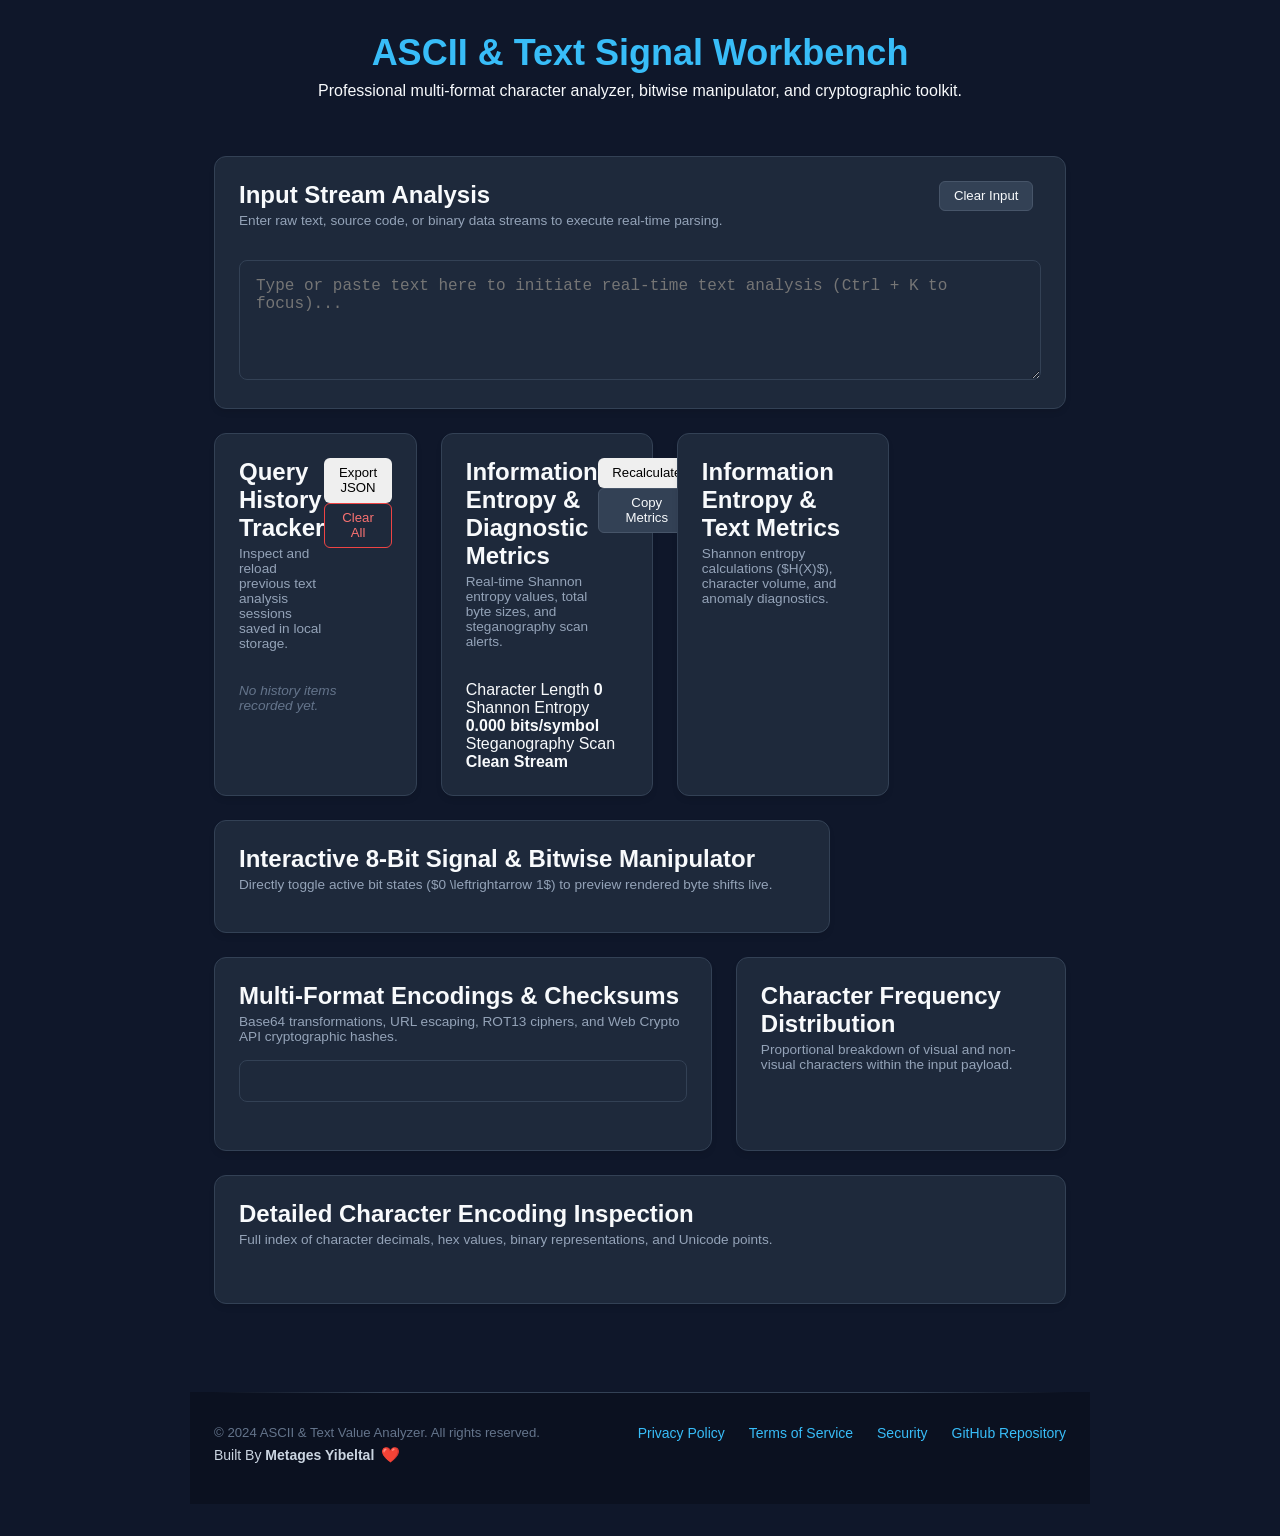
==== commit 855a151e: "Update dashboard structure with separate history tracking and metrics action panels" ====
--- a/index.html
+++ b/index.html
@@ -39,16 +39,52 @@
       </section>
 
       <!-- Section 2: Analysis History Tracker -->
-      <section class="panel history-panel">
-        <div class="panel-header">
-          <div>
-            <h2>Query History Tracker</h2>
-            <p class="section-desc">Inspect previous analysis sessions saved locally across your browser sessions.</p>
-          </div>
-          <button id="btn-reset-history" class="btn btn-danger-outline">Clear All History</button>
-        </div>
-        <div id="history-container"></div>
-      </section>
+      <!-- Section 2: Analysis History Tracker -->
+<section class="panel history-panel">
+  <div class="panel-header">
+    <div class="panel-title-group">
+      <h2>Query History Tracker</h2>
+      <p class="section-desc">Inspect and reload previous text analysis sessions saved in local storage.</p>
+    </div>
+    <div class="panel-actions">
+      <button id="btn-export-history" class="btn btn-outline">Export JSON</button>
+      <button id="btn-reset-history" class="btn btn-danger-outline">Clear All</button>
+    </div>
+  </div>
+  <div id="history-container" class="panel-content">
+    <p class="empty-msg">No history items recorded yet.</p>
+  </div>
+</section>
+
+<!-- Section 3: Information Entropy & Metrics -->
+<section class="panel metrics-panel">
+  <div class="panel-header">
+    <div class="panel-title-group">
+      <h2>Information Entropy & Diagnostic Metrics</h2>
+      <p class="section-desc">Real-time Shannon entropy values, total byte sizes, and steganography scan alerts.</p>
+    </div>
+    <div class="panel-actions">
+      <button id="btn-recalc-metrics" class="btn btn-outline">Recalculate</button>
+      <button id="btn-copy-metrics" class="btn btn-secondary">Copy Metrics</button>
+    </div>
+  </div>
+  <div id="metrics-container" class="panel-content">
+    <div class="metrics-grid">
+      <div class="metric-card">
+        <span class="metric-label">Character Length</span>
+        <strong class="metric-value" id="val-char-len">0</strong>
+      </div>
+      <div class="metric-card">
+        <span class="metric-label">Shannon Entropy</span>
+        <strong class="metric-value" id="val-entropy">0.000 bits/symbol</strong>
+      </div>
+      <div class="metric-card status-clean" id="card-stego-status">
+        <span class="metric-label">Steganography Scan</span>
+        <strong class="metric-value" id="val-stego">Clean Stream</strong>
+      </div>
+    </div>
+  </div>
+</section>
 
       <!-- Section 3: Information Entropy & Metrics -->
       <section class="panel metrics-panel">
--- a/css/matrix.css
+++ b/css/matrix.css
@@ -267,3 +267,104 @@
   color: #60a5fa;
   text-decoration: underline;
 }
+/* Section Descriptions */
+.section-desc {
+  font-size: 0.85rem;
+  color: #94a3b8;
+  margin-top: 0.25rem;
+  margin-bottom: 1rem;
+}
+
+.panel-header {
+  display: flex;
+  justify-content: space-between;
+  align-items: flex-start;
+  margin-bottom: 1rem;
+}
+
+/* Action Buttons */
+.input-actions {
+  display: flex;
+  gap: 0.5rem;
+}
+
+.btn {
+  padding: 0.4rem 0.85rem;
+  border-radius: 6px;
+  font-size: 0.825rem;
+  font-weight: 500;
+  cursor: pointer;
+  border: 1px solid transparent;
+  transition: background-color 0.2s ease, border-color 0.2s ease;
+}
+
+.btn-secondary {
+  background-color: #334155;
+  color: #f8fafc;
+  border-color: #475569;
+}
+
+.btn-secondary:hover {
+  background-color: #475569;
+}
+
+.btn-danger-outline {
+  background-color: transparent;
+  color: #f87171;
+  border-color: #ef4444;
+}
+
+.btn-danger-outline:hover {
+  background-color: #7f1d1d;
+  color: #ffffff;
+}
+
+/* History List Layout */
+.history-list {
+  display: flex;
+  flex-wrap: wrap;
+  gap: 0.5rem;
+}
+
+.history-item {
+  background: #0f172a;
+  border: 1px solid #334155;
+  border-radius: 6px;
+  padding: 0.4rem 0.75rem;
+  display: flex;
+  align-items: center;
+  gap: 0.5rem;
+  font-size: 0.85rem;
+}
+
+.history-text {
+  color: #38bdf8;
+  cursor: pointer;
+  max-width: 150px;
+  white-space: nowrap;
+  overflow: hidden;
+  text-overflow: ellipsis;
+}
+
+.history-text:hover {
+  text-decoration: underline;
+}
+
+.btn-delete-item {
+  background: none;
+  border: none;
+  color: #94a3b8;
+  font-size: 1.1rem;
+  cursor: pointer;
+  line-height: 1;
+}
+
+.btn-delete-item:hover {
+  color: #ef4444;
+}
+
+.empty-msg {
+  color: #64748b;
+  font-size: 0.85rem;
+  font-style: italic;
+}
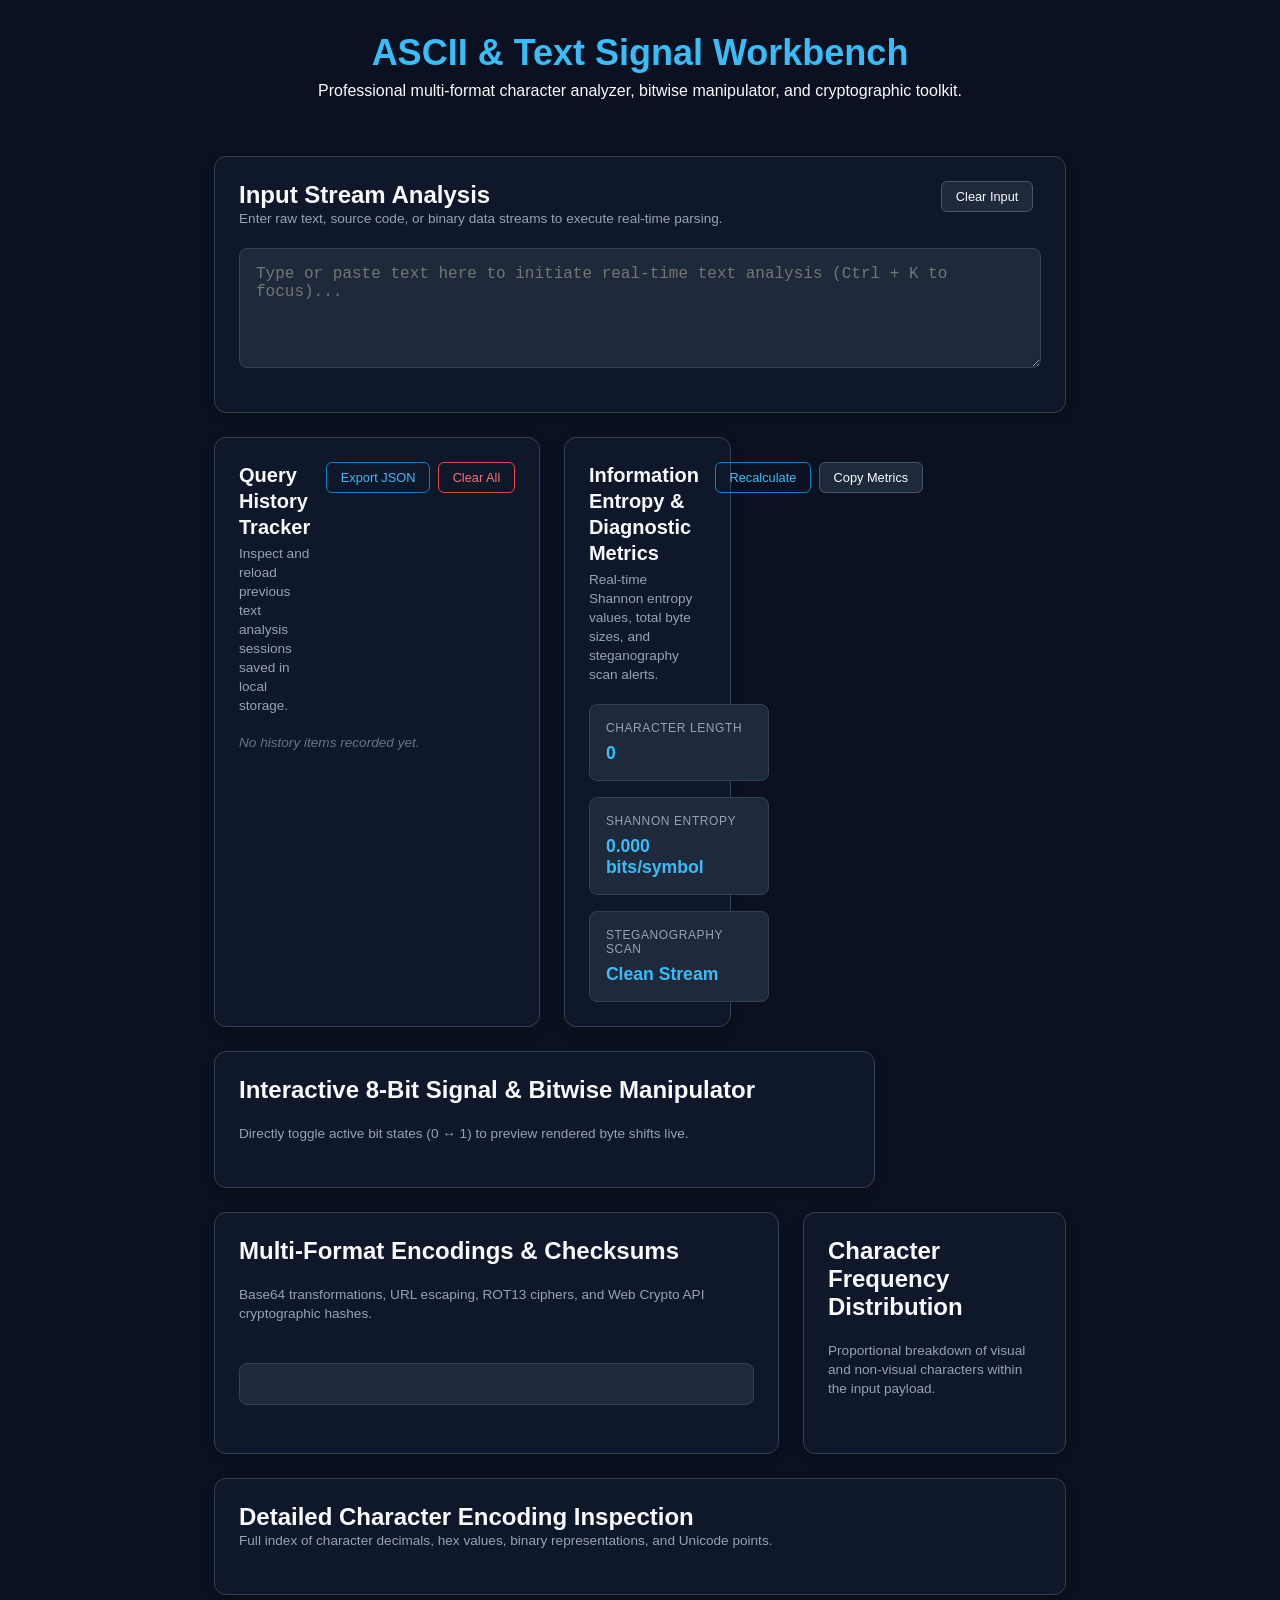
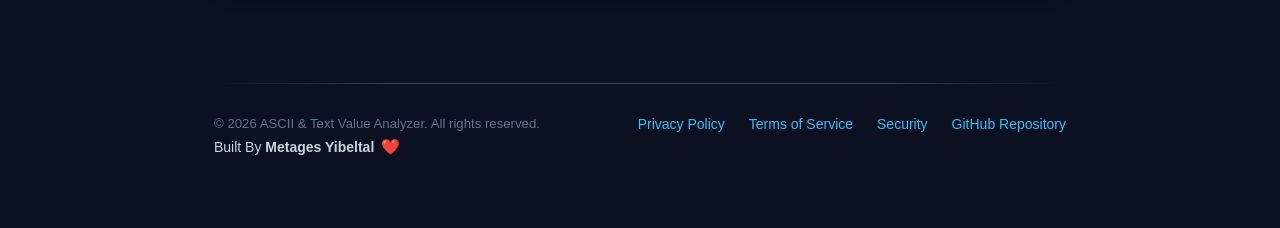
==== commit 5dbbedd2: "Remove duplicate metrics panel structure and fix HTML entity encodings" ====
--- a/index.html
+++ b/index.html
@@ -33,70 +33,61 @@
             <div id="sample-container"></div>
           </div>
         </div>
-        <!-- Default text removed -->
         <textarea id="text-input" placeholder="Type or paste text here to initiate real-time text analysis (Ctrl + K to focus)..."></textarea>
         <div id="performance-container"></div>
       </section>
 
       <!-- Section 2: Analysis History Tracker -->
-      <!-- Section 2: Analysis History Tracker -->
-<section class="panel history-panel">
-  <div class="panel-header">
-    <div class="panel-title-group">
-      <h2>Query History Tracker</h2>
-      <p class="section-desc">Inspect and reload previous text analysis sessions saved in local storage.</p>
-    </div>
-    <div class="panel-actions">
-      <button id="btn-export-history" class="btn btn-outline">Export JSON</button>
-      <button id="btn-reset-history" class="btn btn-danger-outline">Clear All</button>
-    </div>
-  </div>
-  <div id="history-container" class="panel-content">
-    <p class="empty-msg">No history items recorded yet.</p>
-  </div>
-</section>
-
-<!-- Section 3: Information Entropy & Metrics -->
-<section class="panel metrics-panel">
-  <div class="panel-header">
-    <div class="panel-title-group">
-      <h2>Information Entropy & Diagnostic Metrics</h2>
-      <p class="section-desc">Real-time Shannon entropy values, total byte sizes, and steganography scan alerts.</p>
-    </div>
-    <div class="panel-actions">
-      <button id="btn-recalc-metrics" class="btn btn-outline">Recalculate</button>
-      <button id="btn-copy-metrics" class="btn btn-secondary">Copy Metrics</button>
-    </div>
-  </div>
-  <div id="metrics-container" class="panel-content">
-    <div class="metrics-grid">
-      <div class="metric-card">
-        <span class="metric-label">Character Length</span>
-        <strong class="metric-value" id="val-char-len">0</strong>
-      </div>
-      <div class="metric-card">
-        <span class="metric-label">Shannon Entropy</span>
-        <strong class="metric-value" id="val-entropy">0.000 bits/symbol</strong>
-      </div>
-      <div class="metric-card status-clean" id="card-stego-status">
-        <span class="metric-label">Steganography Scan</span>
-        <strong class="metric-value" id="val-stego">Clean Stream</strong>
-      </div>
-    </div>
-  </div>
-</section>
+      <section class="panel history-panel">
+        <div class="panel-header">
+          <div class="panel-title-group">
+            <h2>Query History Tracker</h2>
+            <p class="section-desc">Inspect and reload previous text analysis sessions saved in local storage.</p>
+          </div>
+          <div class="panel-actions">
+            <button id="btn-export-history" class="btn btn-outline">Export JSON</button>
+            <button id="btn-reset-history" class="btn btn-danger-outline">Clear All</button>
+          </div>
+        </div>
+        <div id="history-container" class="panel-content">
+          <p class="empty-msg">No history items recorded yet.</p>
+        </div>
+      </section>
 
       <!-- Section 3: Information Entropy & Metrics -->
       <section class="panel metrics-panel">
-        <h2>Information Entropy & Text Metrics</h2>
-        <p class="section-desc">Shannon entropy calculations ($H(X)$), character volume, and anomaly diagnostics.</p>
-        <div id="metrics-container" class="metrics-grid-layout"></div>
+        <div class="panel-header">
+          <div class="panel-title-group">
+            <h2>Information Entropy & Diagnostic Metrics</h2>
+            <p class="section-desc">Real-time Shannon entropy values, total byte sizes, and steganography scan alerts.</p>
+          </div>
+          <div class="panel-actions">
+            <button id="btn-recalc-metrics" class="btn btn-outline">Recalculate</button>
+            <button id="btn-copy-metrics" class="btn btn-secondary">Copy Metrics</button>
+          </div>
+        </div>
+        <div id="metrics-container" class="panel-content">
+          <div class="metrics-grid">
+            <div class="metric-card">
+              <span class="metric-label">Character Length</span>
+              <strong class="metric-value" id="val-char-len">0</strong>
+            </div>
+            <div class="metric-card">
+              <span class="metric-label">Shannon Entropy</span>
+              <strong class="metric-value" id="val-entropy">0.000 bits/symbol</strong>
+            </div>
+            <div class="metric-card status-clean" id="card-stego-status">
+              <span class="metric-label">Steganography Scan</span>
+              <strong class="metric-value" id="val-stego">Clean Stream</strong>
+            </div>
+          </div>
+        </div>
       </section>
 
       <!-- Section 4: Bit Matrix Manipulator -->
       <section class="panel matrix-panel">
         <h2>Interactive 8-Bit Signal & Bitwise Manipulator</h2>
-        <p class="section-desc">Directly toggle active bit states ($0 \leftrightarrow 1$) to preview rendered byte shifts live.</p>
+        <p class="section-desc">Directly toggle active bit states (0 &harr; 1) to preview rendered byte shifts live.</p>
         <div id="matrix-container"></div>
       </section>
 
@@ -133,10 +124,10 @@
     <footer class="app-footer">
       <div class="footer-divider"></div>
       <div class="footer-container">
-          <div class="footer-left">
-        <p class="copyright">&copy; 2024 ASCII & Text Value Analyzer. All rights reserved.</p>
-        <p class="authorship">Built By <strong>Metages Yibeltal   <span class="heart-icon">❤️</span></strong></p>
-      </div>
+        <div class="footer-left">
+          <p class="copyright">&copy; 2026 ASCII & Text Value Analyzer. All rights reserved.</p>
+          <p class="authorship">Built By <strong>Metages Yibeltal <span class="heart-icon">&#10084;&#65039;</span></strong></p>
+        </div>
         <div class="footer-right">
           <ul class="footer-nav">
             <li><a href="#privacy" onclick="alert('Privacy Policy: All operations execute strictly client-side.')">Privacy Policy</a></li>
--- a/css/matrix.css
+++ b/css/matrix.css
@@ -1,57 +1,36 @@
-.encoding-card,
-.hash-grid,
-.freq-container {
-  background: #1e293b;
-  border: 1px solid #334155;
-  border-radius: 8px;
-  padding: 1.25rem;
-  margin-bottom: 1.5rem;
-  color: #f8fafc;
+/* ==========================================================================
+   Base & Root Variable Tokens
+   ========================================================================== */
+:root {
+  --bg-primary: #0b1120;
+  --bg-secondary: #1e293b;
+  --bg-panel: #0f172a;
+  --border-color: #334155;
+  --border-light: #475569;
+  --accent-blue: #38bdf8;
+  --accent-blue-hover: #0284c7;
+  --text-main: #f8fafc;
+  --text-muted: #94a3b8;
+  --text-dim: #64748b;
+  --danger-red: #ef4444;
+  --danger-hover: #7f1d1d;
 }
 
 code {
   font-family: 'Fira Code', monospace;
-  color: #38bdf8;
+  color: var(--accent-blue);
   word-break: break-all;
 }
 
-.chart-bars {
-  display: flex;
-  flex-direction: column;
-  gap: 0.5rem;
-  margin-top: 1rem;
-}
-
-.bar-row {
-  display: flex;
-  align-items: center;
-  gap: 1rem;
-}
-
-.bar-label {
-  width: 60px;
-  font-weight: bold;
-}
-
-.bar-fill-wrap {
-  flex: 1;
-  background: #0f172a;
-  height: 12px;
-  border-radius: 6px;
-  overflow: hidden;
-}
-
-.bar-fill {
-  background: #3b82f6;
-  height: 100%;
-  transition: width 0.2s ease-in-out;
-}
-
-.bar-val {
+.empty-msg {
+  color: var(--text-dim);
   font-size: 0.85rem;
-  color: #94a3b8;
-  width: 90px;
-}
+  font-style: italic;
+}
+
+/* ==========================================================================
+   Dashboard Grid & Panel Scaffolding
+   ========================================================================== */
 .dashboard-grid {
   display: grid;
   grid-template-columns: repeat(12, 1fr);
@@ -62,13 +41,17 @@
 }
 
 .panel {
-  background: var(--bg-secondary, #1e293b);
-  border: 1px solid var(--border-color, #334155);
+  background: var(--bg-panel);
+  border: 1px solid var(--border-color);
   border-radius: 12px;
   padding: 1.5rem;
-  box-shadow: 0 4px 6px -1px rgba(0, 0, 0, 0.1);
-}
-
+  display: flex;
+  flex-direction: column;
+  gap: 1.25rem;
+  box-shadow: 0 4px 12px rgba(0, 0, 0, 0.2);
+}
+
+/* Grid Spans */
 .input-panel {
   grid-column: span 12;
 }
@@ -97,34 +80,185 @@
   }
 }
 
-.table-scroll-wrap {
-  overflow-x: auto;
-  max-height: 450px;
-}
-
-.data-table {
-  width: 100%;
-  border-collapse: collapse;
-  font-family: 'Fira Code', monospace;
-  font-size: 0.9rem;
-}
-
-.data-table th,
-.data-table td {
-  padding: 0.75rem 1rem;
-  border-bottom: 1px solid #334155;
-  text-align: left;
-}
-
-.data-table th {
-  background: #0f172a;
-  color: #38bdf8;
-  position: sticky;
-  top: 0;
-}
+/* ==========================================================================
+   Panel Headers & Action Controls
+   ========================================================================== */
+.panel-header {
+  display: flex;
+  flex-direction: row;
+  justify-content: space-between;
+  align-items: flex-start;
+  gap: 1rem;
+  width: 100%;
+}
+
+.panel-title-group {
+  display: flex;
+  flex-direction: column;
+  gap: 0.25rem;
+  flex: 1;
+}
+
+.panel-title-group h2 {
+  font-size: 1.25rem;
+  font-weight: 600;
+  color: var(--text-main);
+  margin: 0;
+  line-height: 1.3;
+}
+
+.section-desc {
+  font-size: 0.85rem;
+  color: var(--text-muted);
+  margin: 0;
+  line-height: 1.4;
+}
+
+.panel-actions,
+.input-actions {
+  display: flex;
+  align-items: center;
+  gap: 0.5rem;
+  flex-shrink: 0;
+}
+
+/* Buttons */
+.btn {
+  padding: 0.45rem 0.85rem;
+  border-radius: 6px;
+  font-size: 0.8rem;
+  font-weight: 500;
+  cursor: pointer;
+  white-space: nowrap;
+  border: 1px solid transparent;
+  transition: all 0.2s ease;
+}
+
+.btn-secondary {
+  background-color: var(--bg-secondary);
+  color: var(--text-main);
+  border-color: var(--border-light);
+}
+.btn-secondary:hover {
+  background-color: var(--border-light);
+}
+
+.btn-outline {
+  background-color: transparent;
+  color: var(--accent-blue);
+  border-color: var(--accent-blue-hover);
+}
+.btn-outline:hover {
+  background-color: rgba(56, 189, 248, 0.1);
+}
+
+.btn-danger-outline {
+  background-color: transparent;
+  color: #f87171;
+  border-color: var(--danger-red);
+}
+.btn-danger-outline:hover {
+  background-color: var(--danger-hover);
+  color: #ffffff;
+}
+
+/* ==========================================================================
+   Metrics & Diagnostic Component Layouts
+   ========================================================================== */
+.encoding-card,
+.hash-grid,
+.freq-container {
+  background: var(--bg-secondary);
+  border: 1px solid var(--border-color);
+  border-radius: 8px;
+  padding: 1.25rem;
+  margin-bottom: 1.5rem;
+  color: var(--text-main);
+}
+
+.metrics-grid {
+  display: grid;
+  grid-template-columns: repeat(auto-fit, minmax(180px, 1fr));
+  gap: 1rem;
+  width: 100%;
+}
+
+.metric-card {
+  background: var(--bg-secondary);
+  border: 1px solid var(--border-color);
+  border-radius: 8px;
+  padding: 1rem;
+  display: flex;
+  flex-direction: column;
+  gap: 0.5rem;
+}
+
+.metric-label {
+  font-size: 0.75rem;
+  text-transform: uppercase;
+  letter-spacing: 0.05em;
+  color: var(--text-muted);
+}
+
+.metric-value {
+  font-size: 1.1rem;
+  color: var(--accent-blue);
+}
+
+.metric-card.warning,
+.metric-card.status-warning {
+  border-color: var(--danger-red);
+  background: rgba(239, 68, 68, 0.1);
+}
+.metric-card.warning .metric-value,
+.metric-card.status-warning .metric-value {
+  color: #fca5a5;
+}
+
+/* ==========================================================================
+   Frequency Chart & Bit Matrix
+   ========================================================================== */
+.chart-bars {
+  display: flex;
+  flex-direction: column;
+  gap: 0.5rem;
+  margin-top: 1rem;
+}
+
+.bar-row {
+  display: flex;
+  align-items: center;
+  gap: 1rem;
+}
+
+.bar-label {
+  width: 60px;
+  font-weight: bold;
+}
+
+.bar-fill-wrap {
+  flex: 1;
+  background: var(--bg-panel);
+  height: 12px;
+  border-radius: 6px;
+  overflow: hidden;
+}
+
+.bar-fill {
+  background: #3b82f6;
+  height: 100%;
+  transition: width 0.2s ease-in-out;
+}
+
+.bar-val {
+  font-size: 0.85rem;
+  color: var(--text-muted);
+  width: 90px;
+}
+
 .bit-matrix-card {
-  background: #0f172a;
-  border: 1px solid #334155;
+  background: var(--bg-panel);
+  border: 1px solid var(--border-color);
   border-radius: 8px;
   padding: 1rem;
   margin-bottom: 1rem;
@@ -138,8 +272,8 @@
 }
 
 .bit-box {
-  background: #1e293b;
-  border: 1px solid #475569;
+  background: var(--bg-secondary);
+  border: 1px solid var(--border-light);
   border-radius: 6px;
   padding: 0.5rem;
   text-align: center;
@@ -149,13 +283,13 @@
 }
 
 .bit-box.active {
-  border-color: #38bdf8;
-  background: #0284c7;
+  border-color: var(--accent-blue);
+  background: var(--accent-blue-hover);
   color: white;
 }
 
 .btn-flip {
-  background: #334155;
+  background: var(--border-color);
   color: white;
   border: none;
   padding: 0.25rem;
@@ -163,20 +297,91 @@
   cursor: pointer;
   font-size: 0.75rem;
 }
-
 .btn-flip:hover {
-  background: #475569;
-}
-
-.metric-card.warning {
-  border-color: #ef4444;
-  color: #fca5a5;
-}
-/* Structural Footer Layout */
+  background: var(--border-light);
+}
+
+/* ==========================================================================
+   Data Table Layout
+   ========================================================================== */
+.table-scroll-wrap {
+  overflow-x: auto;
+  max-height: 450px;
+}
+
+.data-table {
+  width: 100%;
+  border-collapse: collapse;
+  font-family: 'Fira Code', monospace;
+  font-size: 0.9rem;
+}
+
+.data-table th,
+.data-table td {
+  padding: 0.75rem 1rem;
+  border-bottom: 1px solid var(--border-color);
+  text-align: left;
+}
+
+.data-table th {
+  background: var(--bg-panel);
+  color: var(--accent-blue);
+  position: sticky;
+  top: 0;
+}
+
+/* ==========================================================================
+   History Dashboard Section
+   ========================================================================== */
+.history-list {
+  display: flex;
+  flex-direction: column;
+  gap: 0.5rem;
+  width: 100%;
+}
+
+.history-item {
+  background: var(--bg-secondary);
+  border: 1px solid var(--border-color);
+  border-radius: 6px;
+  padding: 0.5rem 0.75rem;
+  display: flex;
+  justify-content: space-between;
+  align-items: center;
+}
+
+.history-text {
+  color: #e2e8f0;
+  cursor: pointer;
+  font-family: monospace;
+  font-size: 0.85rem;
+  white-space: nowrap;
+  overflow: hidden;
+  text-overflow: ellipsis;
+}
+.history-text:hover {
+  color: var(--accent-blue);
+}
+
+.btn-delete-item {
+  background: none;
+  border: none;
+  color: var(--text-dim);
+  font-size: 1.2rem;
+  cursor: pointer;
+  line-height: 1;
+}
+.btn-delete-item:hover {
+  color: var(--danger-red);
+}
+
+/* ==========================================================================
+   Footer Component
+   ========================================================================== */
 .app-footer {
   width: 100%;
-  background-color: #0b1120;
-  color: #94a3b8;
+  background-color: var(--bg-primary);
+  color: var(--text-muted);
   margin-top: 4rem;
   padding: 0 1.5rem 2.5rem 1.5rem;
   font-size: 0.875rem;
@@ -188,8 +393,8 @@
   background: linear-gradient(
     90deg,
     transparent,
-    #334155 20%,
-    #334155 80%,
+    var(--border-color) 20%,
+    var(--border-color) 80%,
     transparent
   );
   margin-bottom: 2rem;
@@ -226,7 +431,7 @@
 }
 
 .footer-left .copyright {
-  color: #64748b;
+  color: var(--text-dim);
   font-size: 0.825rem;
 }
 
@@ -235,7 +440,7 @@
 }
 
 .heart-icon {
-  color: #ef4444;
+  color: var(--danger-red);
   display: inline-block;
   margin: 0 3px;
   font-size: 0.95rem;
@@ -257,7 +462,7 @@
 }
 
 .footer-nav a {
-  color: #38bdf8;
+  color: var(--accent-blue);
   text-decoration: none;
   font-weight: 500;
   transition: color 0.2s ease, text-decoration 0.2s ease;
@@ -267,104 +472,3 @@
   color: #60a5fa;
   text-decoration: underline;
 }
-/* Section Descriptions */
-.section-desc {
-  font-size: 0.85rem;
-  color: #94a3b8;
-  margin-top: 0.25rem;
-  margin-bottom: 1rem;
-}
-
-.panel-header {
-  display: flex;
-  justify-content: space-between;
-  align-items: flex-start;
-  margin-bottom: 1rem;
-}
-
-/* Action Buttons */
-.input-actions {
-  display: flex;
-  gap: 0.5rem;
-}
-
-.btn {
-  padding: 0.4rem 0.85rem;
-  border-radius: 6px;
-  font-size: 0.825rem;
-  font-weight: 500;
-  cursor: pointer;
-  border: 1px solid transparent;
-  transition: background-color 0.2s ease, border-color 0.2s ease;
-}
-
-.btn-secondary {
-  background-color: #334155;
-  color: #f8fafc;
-  border-color: #475569;
-}
-
-.btn-secondary:hover {
-  background-color: #475569;
-}
-
-.btn-danger-outline {
-  background-color: transparent;
-  color: #f87171;
-  border-color: #ef4444;
-}
-
-.btn-danger-outline:hover {
-  background-color: #7f1d1d;
-  color: #ffffff;
-}
-
-/* History List Layout */
-.history-list {
-  display: flex;
-  flex-wrap: wrap;
-  gap: 0.5rem;
-}
-
-.history-item {
-  background: #0f172a;
-  border: 1px solid #334155;
-  border-radius: 6px;
-  padding: 0.4rem 0.75rem;
-  display: flex;
-  align-items: center;
-  gap: 0.5rem;
-  font-size: 0.85rem;
-}
-
-.history-text {
-  color: #38bdf8;
-  cursor: pointer;
-  max-width: 150px;
-  white-space: nowrap;
-  overflow: hidden;
-  text-overflow: ellipsis;
-}
-
-.history-text:hover {
-  text-decoration: underline;
-}
-
-.btn-delete-item {
-  background: none;
-  border: none;
-  color: #94a3b8;
-  font-size: 1.1rem;
-  cursor: pointer;
-  line-height: 1;
-}
-
-.btn-delete-item:hover {
-  color: #ef4444;
-}
-
-.empty-msg {
-  color: #64748b;
-  font-size: 0.85rem;
-  font-style: italic;
-}
